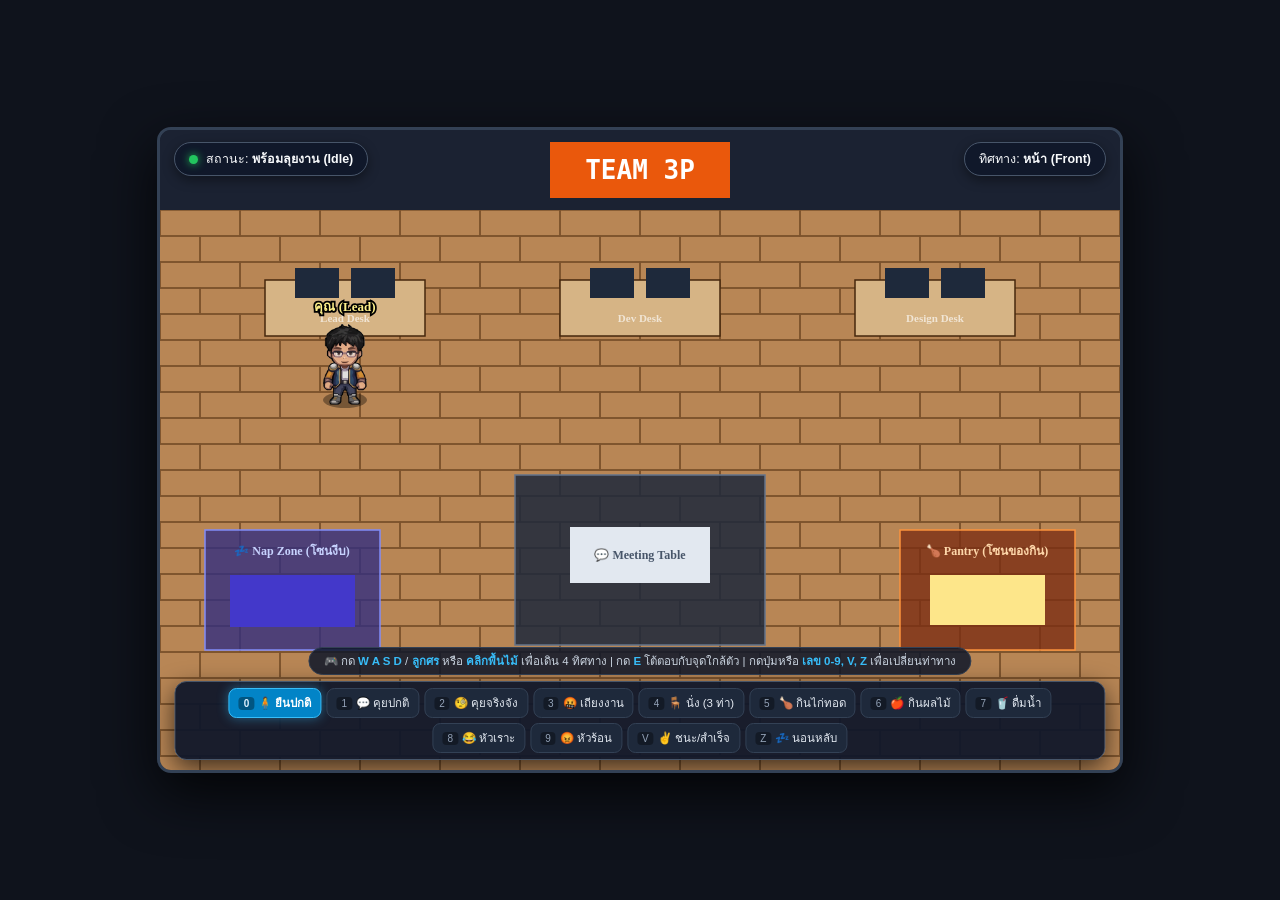
==== index.html @ 755eb598 "index" ====
<!DOCTYPE html>
<html lang="th">
<head>
  <meta charset="UTF-8" />
  <meta name="viewport" content="width=device-width, initial-scale=1.0" />
  <title>TEAM 3P - Virtual Office (Full 14-Sheet Smooth Sprite Pack)</title>
  <style>
    * { box-sizing: border-box; margin: 0; padding: 0; font-family: 'Tahoma', 'Segoe UI', sans-serif; }
    body {
      background: #0f131c;
      color: #fff;
      display: flex;
      flex-direction: column;
      align-items: center;
      justify-content: center;
      min-height: 100vh;
      overflow: hidden;
      user-select: none;
      gap: 10px;
    }
    .office-frame {
      position: relative;
      background: #1a2030;
      border: 3px solid #334155;
      border-radius: 14px;
      box-shadow: 0 20px 55px rgba(0,0,0,0.8);
      overflow: hidden;
    }
    canvas { display: block; cursor: pointer; }

    /* Top HUD */
    .top-hud {
      position: absolute;
      top: 12px;
      left: 14px;
      right: 14px;
      display: flex;
      justify-content: space-between;
      align-items: center;
      pointer-events: none;
    }
    .status-badge {
      background: rgba(15, 23, 42, 0.88);
      border: 1.5px solid #475569;
      border-radius: 999px;
      padding: 6px 14px;
      font-size: 12.5px;
      color: #f8fafc;
      display: flex;
      align-items: center;
      gap: 8px;
      box-shadow: 0 4px 12px rgba(0,0,0,0.4);
    }
    .status-dot {
      width: 9px;
      height: 9px;
      border-radius: 50%;
      background: #22c55e;
      box-shadow: 0 0 8px #22c55e;
    }

    /* Bottom Action & Emote Bar */
    .hud-bottom {
      position: absolute;
      bottom: 10px;
      left: 50%;
      transform: translateX(-50%);
      display: flex;
      flex-direction: column;
      align-items: center;
      gap: 6px;
      width: 97%;
      max-width: 940px;
    }
    .emote-bar {
      background: rgba(15, 23, 42, 0.94);
      border: 1.5px solid #475569;
      border-radius: 12px;
      padding: 6px 8px;
      display: flex;
      flex-wrap: wrap;
      justify-content: center;
      gap: 5px;
      box-shadow: 0 8px 25px rgba(0,0,0,0.65);
    }
    .emote-btn {
      background: #1e293b;
      border: 1px solid #334155;
      color: #e2e8f0;
      padding: 5px 9px;
      border-radius: 8px;
      font-size: 11.5px;
      cursor: pointer;
      display: flex;
      align-items: center;
      gap: 4px;
      transition: all 0.15s ease;
    }
    .emote-btn:hover {
      background: #334155;
      border-color: #64748b;
      transform: translateY(-2px);
    }
    .emote-btn.active {
      background: #0284c7;
      border-color: #38bdf8;
      color: #fff;
      font-weight: bold;
      box-shadow: 0 0 12px rgba(56, 189, 248, 0.45);
    }
    .emote-btn kbd {
      background: rgba(0,0,0,0.35);
      padding: 1px 5px;
      border-radius: 4px;
      font-size: 10px;
      color: #94a3b8;
    }
    .emote-btn.active kbd {
      color: #e0f2fe;
    }
    .guide-text {
      background: rgba(15, 23, 42, 0.85);
      border: 1px solid #334155;
      border-radius: 999px;
      padding: 4px 14px;
      font-size: 11.5px;
      color: #cbd5e1;
    }
    .guide-text b { color: #38bdf8; }
  </style>
</head>
<body>

<div class="office-frame">
  <canvas id="officeCanvas" width="960" height="640"></canvas>

  <div class="top-hud">
    <div class="status-badge">
      <span class="status-dot" id="statusDot"></span>
      <span>สถานะ: <b id="statusText">กำลังโหลดชุดภาพ (0/14)...</b></span>
    </div>
    <div class="status-badge">
      <span>ทิศทาง: <b id="facingText">หน้า (Front)</b></span>
    </div>
  </div>

  <div class="hud-bottom">
    <div class="guide-text" id="zoneHint">
      🎮 กด <b>W A S D</b> / <b>ลูกศร</b> หรือ <b>คลิกพื้นไม้</b> เพื่อเดิน 4 ทิศทาง | กด <b>E</b> โต้ตอบกับจุดใกล้ตัว | กดปุ่มด้านล่างหรือ <b>เลข 0-9</b> เพื่อเปลี่ยนท่าทาง
    </div>
    <div class="emote-bar" id="emoteBar">
      <button class="emote-btn active" data-action="idle"><kbd>0</kbd> 🧍 ยืนปกติ</button>
      <button class="emote-btn" data-action="normal_talk"><kbd>1</kbd> 💬 คุยปกติ</button>
      <button class="emote-btn" data-action="serious_talk"><kbd>2</kbd> 🧐 คุยจริงจัง</button>
      <button class="emote-btn" data-action="angry_talk"><kbd>3</kbd> 🤬 เถียงงาน</button>
      <button class="emote-btn" data-action="sit"><kbd>4</kbd> 🪑 นั่ง (3 ท่า)</button>
      <button class="emote-btn" data-action="eat_chicken"><kbd>5</kbd> 🍗 กินไก่ทอด</button>
      <button class="emote-btn" data-action="eat_fruit"><kbd>6</kbd> 🍎 กินผลไม้</button>
      <button class="emote-btn" data-action="drink_water"><kbd>7</kbd> 🥤 ดื่มน้ำ</button>
      <button class="emote-btn" data-action="laugh"><kbd>8</kbd> 😂 หัวเราะ</button>
      <button class="emote-btn" data-action="angry"><kbd>9</kbd> 😡 หัวร้อน</button>
      <button class="emote-btn" data-action="victory"><kbd>V</kbd> ✌️ ชนะ/สำเร็จ</button>
      <button class="emote-btn" data-action="sleep"><kbd>Z</kbd> 💤 นอนหลับ</button>
    </div>
  </div>
</div>

<script>
const canvas = document.getElementById('officeCanvas');
const ctx = canvas.getContext('2d');

// 1. โหลด Sprite Sheet ทั้ง 14 แผ่น (ไฟล์ .png ที่ลบพื้นหลังและเงาพื้นออกเรียบร้อยแล้ว)
const SHEET_FILES = {
  walk_front:      'walk_front.png',
  walk_back:       'walk_back.png',
  walk_right_life: 'walk_right_life.png',
  sit:             'sit.png',
  sleep:           'sleep.png',
  victory:         'victory.png',
  angry:           'angry.png',
  laugh:           'laugh.png',
  eat_chicken:     'eat_chicken.png',
  drink_water:     'drink_water.png',
  eat_fruit:       'eat_fruit.png',
  angry_talk:      'angry_talk.png',
  serious_talk:    'serious_talk.png',
  normal_talk:     'normal_talk.png'
};

const SHEETS = {};
const totalSheets = Object.keys(SHEET_FILES).length;
let loadedCount = 0;

function updateLoadStatus() {
  loadedCount = Object.values(SHEETS).filter(img => img.complete && img.naturalWidth > 0).length;
  const statusEl = document.getElementById('statusText');
  if (loadedCount >= totalSheets) {
    if (me.action === 'idle' && !me.isMoving) {
      statusEl.textContent = 'พร้อมลุยงาน (Idle)';
    }
  } else {
    statusEl.textContent = `กำลังโหลดชุดภาพ (${loadedCount}/${totalSheets})...`;
  }
}

Object.entries(SHEET_FILES).forEach(([key, src]) => {
  const img = new Image();
  img.onload = updateLoadStatus;
  img.onerror = updateLoadStatus;
  img.src = src;
  SHEETS[key] = img;
});

// พิกัดเฟรมและอัตราส่วนภาพของทั้ง 14 แผ่น (พร้อมค่า ox ล็อกจุดศูนย์กลางลำตัวไม่ให้ส่ายเวลามีกล่องข้อความ)
const ANIMATIONS = {
  // ท่ายืนนิ่ง 4 ทิศทาง (ใช้เฟรมแรกของแต่ละทิศ)
  idle_down: {
    sheet: 'walk_front', scale: 0.315, fps: 0,
    frames: [{ x: 33, y: 115, w: 137, h: 256 }]
  },
  idle_up: {
    sheet: 'walk_back', scale: 0.301, fps: 0,
    frames: [{ x: 35, y: 97, w: 129, h: 272 }]
  },
  idle_right: {
    sheet: 'walk_right_life', scale: 0.192, fps: 0,
    frames: [{ x: 35, y: 140, w: 183, h: 428 }]
  },
  idle_left: {
    sheet: 'walk_right_life', scale: 0.192, fps: 0, flipX: true,
    frames: [{ x: 35, y: 140, w: 183, h: 428 }]
  },

  // ท่าเดิน 4 ทิศทาง (6 เฟรมต่อเนื่อง สมูทครบทุกจังหวะก้าวขา)
  walk_down: {
    sheet: 'walk_front', scale: 0.315, fps: 10,
    frames: [
      { x: 198, y: 114, w: 127, h: 265, ox: 4 },
      { x: 350, y: 105, w: 152, h: 272, ox: 17 },
      { x: 528, y: 118, w: 143, h: 261, ox: 4 },
      { x: 703, y: 112, w: 137, h: 270 },
      { x: 864, y: 106, w: 148, h: 272, ox: 14 },
      { x: 1031, y: 116, w: 137, h: 261 }
    ]
  },
  walk_up: {
    sheet: 'walk_back', scale: 0.301, fps: 10,
    frames: [
      { x: 184, y: 97, w: 129, h: 270 },
      { x: 349, y: 92, w: 149, h: 280, ox: 7 },
      { x: 531, y: 97, w: 139, h: 272 },
      { x: 698, y: 97, w: 129, h: 273 },
      { x: 858, y: 92, w: 150, h: 280, ox: -5 },
      { x: 1037, y: 97, w: 129, h: 273 }
    ]
  },
  walk_right: {
    sheet: 'walk_right_life', scale: 0.192, fps: 11,
    frames: [
      { x: 236, y: 137, w: 214, h: 427, ox: -3 },
      { x: 468, y: 140, w: 210, h: 434, ox: 4 },
      { x: 690, y: 140, w: 184, h: 434 },
      { x: 896, y: 140, w: 182, h: 429 },
      { x: 1131, y: 140, w: 222, h: 426, ox: 7 },
      { x: 1385, y: 140, w: 181, h: 420 },
      { x: 1579, y: 140, w: 182, h: 429 }
    ]
  },
  walk_left: {
    sheet: 'walk_right_life', scale: 0.192, fps: 11, flipX: true,
    frames: [
      { x: 236, y: 137, w: 214, h: 427, ox: -3 },
      { x: 468, y: 140, w: 210, h: 434, ox: 4 },
      { x: 690, y: 140, w: 184, h: 434 },
      { x: 896, y: 140, w: 182, h: 429 },
      { x: 1131, y: 140, w: 222, h: 426, ox: 7 },
      { x: 1385, y: 140, w: 181, h: 420 },
      { x: 1579, y: 140, w: 182, h: 429 }
    ]
  },

  // ท่าพูดคุย 3 อารมณ์ (5 เฟรม)
  normal_talk: {
    sheet: 'normal_talk', scale: 0.199, fps: 3.2, label: '💬 กำลังคุยงานทั่วไป (Normal Talk)',
    frames: [
      { x: 134, y: 140, w: 313, h: 415, ox: 71 },
      { x: 469, y: 141, w: 310, h: 414, ox: 63 },
      { x: 800, y: 136, w: 309, h: 419, ox: 65 },
      { x: 1149, y: 145, w: 200, h: 410 },
      { x: 1479, y: 142, w: 281, h: 413, ox: 43 }
    ]
  },
  serious_talk: {
    sheet: 'serious_talk', scale: 0.177, fps: 3, label: '🧐 ประชุมเครียด/จริงจัง (Serious Talk)',
    frames: [
      { x: 69, y: 104, w: 350, h: 463, ox: 78 },
      { x: 451, y: 104, w: 330, h: 464, ox: 52 },
      { x: 780, y: 105, w: 328, h: 463, ox: 62 },
      { x: 1130, y: 102, w: 323, h: 467, ox: 45 },
      { x: 1455, y: 98, w: 312, h: 470, ox: 41 }
    ]
  },
  angry_talk: {
    sheet: 'angry_talk', scale: 0.180, fps: 3.8, label: '🤬 เถียงงานเดือด! (Angry Talk)',
    frames: [
      { x: 82, y: 98, w: 348, h: 455, ox: 80 },
      { x: 438, y: 98, w: 312, h: 455, ox: 47 },
      { x: 749, y: 92, w: 349, h: 461, ox: 20 },
      { x: 1140, y: 90, w: 357, h: 463, ox: 83 },
      { x: 1499, y: 98, w: 265, h: 455, ox: 14 }
    ]
  },

  // ท่านั่งพัก 3 สไตล์
  sit: {
    sheet: 'sit', scale: 0.203, fps: 0, label: '🪑 นั่งพักผ่อน (Sit - กดซ้ำเพื่อเปลี่ยนท่านั่ง)',
    frames: [
      { x: 87, y: 97, w: 318, h: 349 },
      { x: 513, y: 92, w: 216, h: 353, ox: -6 },
      { x: 868, y: 80, w: 234, h: 370 }
    ]
  },

  // ท่ากินและดื่ม (5 เฟรม)
  eat_chicken: {
    sheet: 'eat_chicken', scale: 0.165, fps: 3.2, label: '🍗 กำลังกินไก่ทอดกรอบๆ (Eat Chicken)',
    frames: [
      { x: 25, y: 124, w: 307, h: 436, ox: -22 },
      { x: 382, y: 124, w: 303, h: 436, ox: -21 },
      { x: 773, y: 132, w: 272, h: 428, ox: -6 },
      { x: 1072, y: 124, w: 315, h: 436 },
      { x: 1445, y: 124, w: 300, h: 436, ox: -18 }
    ]
  },
  eat_fruit: {
    sheet: 'eat_fruit', scale: 0.151, fps: 3.2, label: '🍎 กำลังกินผลไม้สดชื่น (Eat Fruit)',
    frames: [
      { x: 35, y: 95, w: 288, h: 477 },
      { x: 410, y: 95, w: 281, h: 477 },
      { x: 778, y: 95, w: 282, h: 477 },
      { x: 1115, y: 95, w: 279, h: 477 },
      { x: 1459, y: 95, w: 289, h: 477, ox: -3 }
    ]
  },
  drink_water: {
    sheet: 'drink_water', scale: 0.155, fps: 3.2, label: '🥤 กำลังดื่มน้ำเย็นๆ (Drink Water)',
    frames: [
      { x: 51, y: 101, w: 293, h: 464, ox: -5 },
      { x: 423, y: 100, w: 278, h: 465, ox: 4 },
      { x: 777, y: 98, w: 278, h: 467, ox: 3 },
      { x: 1121, y: 101, w: 273, h: 464, ox: 3 },
      { x: 1455, y: 100, w: 280, h: 465 }
    ]
  },

  // ท่าแสดงอารมณ์ชุดใหญ่ 10 เฟรม
  laugh: {
    sheet: 'laugh', scale: 0.248, fps: 5, label: '😂 หัวเราะขำกลิ้ง! (Laugh 10 Frames)',
    frames: [
      { x: 25, y: 120, w: 196, h: 330, ox: -18 },
      { x: 262, y: 120, w: 239, h: 326, ox: -13 },
      { x: 504, y: 129, w: 207, h: 321, ox: -24 },
      { x: 721, y: 123, w: 226, h: 328 },
      { x: 967, y: 102, w: 224, h: 349, ox: 24 },
      { x: 37, y: 536, w: 208, h: 330, ox: -37 },
      { x: 256, y: 491, w: 248, h: 375, ox: -37 },
      { x: 533, y: 527, w: 170, h: 339, ox: -6 },
      { x: 720, y: 527, w: 237, h: 339, ox: -5 },
      { x: 982, y: 527, w: 159, h: 339, ox: -7 }
    ]
  },
  angry: {
    sheet: 'angry', scale: 0.261, fps: 5, label: '😡 หัวร้อนสุดขีด! (Angry 10 Frames)',
    frames: [
      { x: 75, y: 138, w: 161, h: 314 },
      { x: 309, y: 134, w: 184, h: 318, ox: 12 },
      { x: 520, y: 134, w: 200, h: 318, ox: 7 },
      { x: 742, y: 135, w: 185, h: 317, ox: 7 },
      { x: 941, y: 164, w: 240, h: 288, ox: 14 },
      { x: 63, y: 535, w: 181, h: 318, ox: -17 },
      { x: 295, y: 534, w: 177, h: 319, ox: -9 },
      { x: 517, y: 487, w: 238, h: 366, ox: 33 },
      { x: 754, y: 490, w: 213, h: 364, ox: 21 },
      { x: 966, y: 539, w: 164, h: 315, ox: -12 }
    ]
  },
  victory: {
    sheet: 'victory', scale: 0.256, fps: 5.5, label: '✌️ ปิดจ๊อบสำเร็จ! (Victory 10 Frames)',
    frames: [
      { x: 74, y: 139, w: 146, h: 320, ox: 8 },
      { x: 261, y: 135, w: 230, h: 324, ox: 4 },
      { x: 505, y: 131, w: 212, h: 328, ox: 3 },
      { x: 740, y: 107, w: 213, h: 328, ox: -3 },
      { x: 964, y: 91, w: 209, h: 345, ox: 3 },
      { x: 54, y: 545, w: 189, h: 309, ox: -6 },
      { x: 274, y: 492, w: 217, h: 363 },
      { x: 507, y: 492, w: 212, h: 363, ox: -13 },
      { x: 737, y: 539, w: 227, h: 316, ox: -5 },
      { x: 1002, y: 543, w: 143, h: 313 }
    ]
  },
  sleep: {
    sheet: 'sleep', scale: 0.256, fps: 2.2, label: '💤 งีบหลับเติมพลัง (Sleep 5 Frames)',
    frames: [
      { x: 64, y: 139, w: 153, h: 322 },
      { x: 287, y: 138, w: 151, h: 323 },
      { x: 491, y: 157, w: 204, h: 304 },
      { x: 724, y: 152, w: 188, h: 315 },
      { x: 966, y: 124, w: 191, h: 346 }
    ]
  }
};

// โซนกิจกรรมในออฟฟิศ
const ZONES = [
  { name: 'โต๊ะทำงาน Lead', x: 105, y: 150, w: 160, h: 90, action: 'sit', hint: 'กด [E] เพื่อนั่งทำงานที่โต๊ะ Lead' },
  { name: 'โต๊ะทำงาน Dev',  x: 400, y: 150, w: 160, h: 90, action: 'serious_talk', hint: 'กด [E] เพื่อเข้าโหมดคุยงานจริงจัง' },
  { name: 'โต๊ะทำงาน Design', x: 695, y: 150, w: 160, h: 90, action: 'victory', hint: 'กด [E] เพื่อฉลองงานเสร็จ (Victory)' },
  { name: 'ห้องประชุมกลาง', x: 355, y: 345, w: 250, h: 170, action: 'normal_talk', hint: 'กด [E] เพื่อเริ่มคุยประชุมงาน' },
  { name: 'มุมพักผ่อน (Nap Zone)', x: 45, y: 400, w: 175, h: 120, action: 'sleep', hint: 'กด [E] เพื่อนอนงีบพักสายตา' },
  { name: 'มุมขนม & กาแฟ (Pantry)', x: 740, y: 400, w: 175, h: 120, action: 'eat_chicken', hint: 'กด [E] เพื่อพักกินไก่ทอด/ผลไม้/ดื่มน้ำ' }
];

const me = {
  name: 'คุณ (Lead)',
  x: 185, y: 265,
  targetX: 185, targetY: 265,
  facing: 'down', // 'down' | 'up' | 'left' | 'right'
  isMoving: false,
  action: 'idle',
  actionStartTime: 0,
  sitVariant: 0,
  pantryVariant: 0,
  lastActiveTime: performance.now()
};

function setAction(newAction) {
  if (newAction === 'sit' && me.action === 'sit') {
    me.sitVariant = (me.sitVariant + 1) % 3;
  }
  if (me.action !== newAction) {
    me.actionStartTime = performance.now();
  }
  me.action = newAction;
  me.lastActiveTime = performance.now();

  document.querySelectorAll('.emote-btn').forEach(btn => {
    btn.classList.toggle('active', btn.dataset.action === newAction);
  });

  const statusEl = document.getElementById('statusText');
  const dotEl = document.getElementById('statusDot');
  if (newAction === 'idle') {
    statusEl.textContent = me.isMoving ? 'กำลังเดิน...' : 'พร้อมลุยงาน (Idle)';
    dotEl.style.background = '#22c55e';
    dotEl.style.boxShadow = '0 0 8px #22c55e';
  } else {
    const anim = ANIMATIONS[newAction];
    statusEl.textContent = anim && anim.label ? anim.label : newAction;
    dotEl.style.background = (newAction === 'angry' || newAction === 'angry_talk')
      ? '#ef4444'
      : (newAction === 'sleep' ? '#a855f7' : '#38bdf8');
    dotEl.style.boxShadow = `0 0 8px ${dotEl.style.background}`;
  }
}

document.querySelectorAll('.emote-btn').forEach(btn => {
  btn.addEventListener('click', () => {
    me.targetX = me.x;
    me.targetY = me.y;
    me.isMoving = false;
    setAction(btn.dataset.action);
  });
});

const keys = {};
const SHORTCUT_MAP = {
  '0': 'idle',
  '1': 'normal_talk',
  '2': 'serious_talk',
  '3': 'angry_talk',
  '4': 'sit',
  '5': 'eat_chicken',
  '6': 'eat_fruit',
  '7': 'drink_water',
  '8': 'laugh',
  '9': 'angry',
  'v': 'victory',
  'z': 'sleep'
};

const CODE_TO_KEY = {
  KeyW: 'w', KeyA: 'a', KeyS: 's', KeyD: 'd', KeyE: 'e',
  KeyV: 'v', KeyZ: 'z',
  ArrowUp: 'arrowup', ArrowDown: 'arrowdown', ArrowLeft: 'arrowleft', ArrowRight: 'arrowright',
  Digit0: '0', Digit1: '1', Digit2: '2', Digit3: '3', Digit4: '4',
  Digit5: '5', Digit6: '6', Digit7: '7', Digit8: '8', Digit9: '9',
  Numpad0: '0', Numpad1: '1', Numpad2: '2', Numpad3: '3', Numpad4: '4',
  Numpad5: '5', Numpad6: '6', Numpad7: '7', Numpad8: '8', Numpad9: '9'
};

window.addEventListener('keydown', e => {
  const k = CODE_TO_KEY[e.code] || e.key.toLowerCase();
  keys[k] = true;
  me.lastActiveTime = performance.now();

  if (SHORTCUT_MAP[k]) {
    me.targetX = me.x;
    me.targetY = me.y;
    me.isMoving = false;
    setAction(SHORTCUT_MAP[k]);
  } else if (k === 'e') {
    const z = getCurrentZone();
    if (z) {
      me.targetX = me.x;
      me.targetY = me.y;
      me.isMoving = false;
      if (z.action === 'eat_chicken') {
        const pantryActions = ['eat_chicken', 'eat_fruit', 'drink_water'];
        const chosen = pantryActions[me.pantryVariant % pantryActions.length];
        me.pantryVariant++;
        setAction(chosen);
      } else {
        setAction(z.action);
      }
    }
  }
});

window.addEventListener('keyup', e => {
  const k = CODE_TO_KEY[e.code] || e.key.toLowerCase();
  keys[k] = false;
});

window.addEventListener('blur', () => {
  Object.keys(keys).forEach(k => { keys[k] = false; });
});

canvas.addEventListener('click', e => {
  const rect = canvas.getBoundingClientRect();
  const cx = e.clientX - rect.left;
  const cy = e.clientY - rect.top;
  if (cy > 95 && cy < 575) {
    me.targetX = cx;
    me.targetY = cy;
    me.lastActiveTime = performance.now();
    if (me.action !== 'idle') setAction('idle');
  }
});

function getCurrentZone() {
  return ZONES.find(z => me.x >= z.x && me.x <= z.x + z.w && me.y >= z.y && me.y <= z.y + z.h);
}

// 2. วาดฉากออฟฟิศ
function drawOffice() {
  ctx.fillStyle = '#b88655';
  ctx.fillRect(0, 80, canvas.width, canvas.height - 80);
  ctx.strokeStyle = '#7c532c';
  ctx.lineWidth = 1.5;
  for (let row = 0; row < 22; row++) {
    const y = 80 + row * 26;
    const offset = (row % 2) * 40;
    for (let col = -1; col < 14; col++) {
      ctx.strokeRect(col * 80 + offset, y, 80, 26);
    }
  }

  ctx.fillStyle = '#1b2232';
  ctx.fillRect(0, 0, canvas.width, 80);
  ctx.fillStyle = '#ea580c';
  ctx.fillRect(390, 12, 180, 56);
  ctx.fillStyle = '#fff';
  ctx.font = 'bold 26px monospace';
  ctx.textAlign = 'center';
  ctx.fillText('TEAM 3P', 480, 49);

  const deskNames = ['Lead Desk', 'Dev Desk', 'Design Desk'];
  [105, 400, 695].forEach((dx, idx) => {
    ctx.fillStyle = '#d6b485';
    ctx.fillRect(dx, 150, 160, 56);
    ctx.strokeStyle = '#45270c';
    ctx.strokeRect(dx, 150, 160, 56);
    ctx.fillStyle = '#1e293b';
    ctx.fillRect(dx + 30, 138, 44, 30);
    ctx.fillRect(dx + 86, 138, 44, 30);
    ctx.fillStyle = 'rgba(255,255,255,0.65)';
    ctx.font = 'bold 11px Tahoma';
    ctx.fillText(deskNames[idx], dx + 80, 192);
  });

  ctx.fillStyle = 'rgba(49, 46, 129, 0.78)';
  ctx.fillRect(45, 400, 175, 120);
  ctx.strokeStyle = '#818cf8';
  ctx.strokeRect(45, 400, 175, 120);
  ctx.fillStyle = '#c7d2fe';
  ctx.font = 'bold 12px Tahoma';
  ctx.fillText('💤 Nap Zone (โซนงีบ)', 132, 425);
  ctx.fillStyle = '#4338ca';
  ctx.fillRect(70, 445, 125, 52);

  ctx.fillStyle = 'rgba(30, 41, 59, 0.85)';
  ctx.fillRect(355, 345, 250, 170);
  ctx.strokeStyle = '#64748b';
  ctx.strokeRect(355, 345, 250, 170);
  ctx.fillStyle = '#e2e8f0';
  ctx.fillRect(410, 397, 140, 56);
  ctx.fillStyle = '#475569';
  ctx.font = 'bold 12px Tahoma';
  ctx.fillText('💬 Meeting Table', 480, 429);

  ctx.fillStyle = 'rgba(124, 45, 18, 0.78)';
  ctx.fillRect(740, 400, 175, 120);
  ctx.strokeStyle = '#fb923c';
  ctx.strokeRect(740, 400, 175, 120);
  ctx.fillStyle = '#fed7aa';
  ctx.font = 'bold 12px Tahoma';
  ctx.fillText('🍗 Pantry (โซนของกิน)', 827, 425);
  ctx.fillStyle = '#fde68a';
  ctx.fillRect(770, 445, 115, 50);

  const activeZone = getCurrentZone();
  if (activeZone) {
    ctx.save();
    ctx.strokeStyle = '#38bdf8';
    ctx.lineWidth = 2.5;
    ctx.setLineDash([6, 4]);
    ctx.strokeRect(activeZone.x - 4, activeZone.y - 4, activeZone.w + 8, activeZone.h + 8);
    ctx.restore();
  }
}

// 3. วาดตัวละครของคุณจาก Sprite Sheet ทั้ง 14 แผ่น
function drawPlayer(time) {
  let animKey = 'idle_down';
  if (me.isMoving) {
    animKey = 'walk_' + me.facing;
  } else if (me.action !== 'idle') {
    animKey = me.action;
  } else {
    animKey = 'idle_' + me.facing;
  }

  let anim = ANIMATIONS[animKey] || ANIMATIONS.idle_down;
  let sheet = SHEETS[anim.sheet];

  // Fallback กรณีแผ่นภาพนั้นยังโหลดไม่เสร็จ
  if (!(sheet && sheet.complete && sheet.naturalWidth > 0)) {
    anim = ANIMATIONS['idle_' + me.facing] || ANIMATIONS.idle_down;
    sheet = SHEETS[anim.sheet];
  }

  const scale = anim.scale || 0.25;
  const elapsed = Math.max(0, time - me.actionStartTime);

  let frameIdx = 0;
  if (animKey === 'sit') {
    frameIdx = me.sitVariant % anim.frames.length;
  } else if (animKey === 'sleep') {
    // ไล่จากหาว (0 -> 1 -> 2) แล้ววนลูปตอนนอนหลับปุ๋ย (3 <-> 4) อย่างสมูท
    const step = Math.floor((elapsed / 1000) * anim.fps);
    frameIdx = step < 3 ? step : (3 + ((step - 3) % 2));
  } else if (anim.fps > 0 && anim.frames.length > 1) {
    const baseTime = me.isMoving ? time : elapsed;
    frameIdx = Math.floor((baseTime / 1000) * anim.fps) % anim.frames.length;
  }
  const frame = anim.frames[frameIdx] || anim.frames[0];

  ctx.save();
  ctx.translate(me.x, me.y);

  // เงาใต้เท้า (ยกเว้นท่านอน sleep ที่มีเงาตามสรีระท่านอนในแผ่นภาพอยู่แล้ว)
  if (animKey !== 'sleep') {
    ctx.fillStyle = 'rgba(0, 0, 0, 0.36)';
    ctx.beginPath();
    ctx.ellipse(0, 5, 22, 8, 0, 0, Math.PI * 2);
    ctx.fill();
  }

  if (sheet && sheet.complete && sheet.naturalWidth > 0) {
    const drawW = frame.w * scale;
    const drawH = frame.h * scale;
    const ox = (frame.ox || 0) * scale;

    ctx.save();
    if (anim.flipX) {
      ctx.scale(-1, 1);
    }
    ctx.drawImage(
      sheet,
      frame.x, frame.y, frame.w, frame.h,
      -drawW / 2 + ox, -drawH + 10, drawW, drawH
    );
    ctx.restore();
  }
  ctx.restore();

  // ป้ายชื่อเหนือหัว
  ctx.save();
  ctx.font = 'bold 13px Tahoma';
  ctx.textAlign = 'center';
  ctx.strokeStyle = '#000';
  ctx.lineWidth = 3.5;
  const labelY = me.y - 84;
  ctx.strokeText(me.name, me.x, labelY);
  ctx.fillStyle = '#fef08a';
  ctx.fillText(me.name, me.x, labelY);
  ctx.restore();
}

// 4. ระบบคำนวณการเดิน 4 ทิศทาง & โซนอัตโนมัติ
const FACING_LABELS = {
  down: 'หน้า (Front)',
  up: 'หลัง (Back)',
  left: 'ซ้าย (Left)',
  right: 'ขวา (Right)'
};

function update(time) {
  const speed = 3.3;
  let dxKey = 0, dyKey = 0;

  if (keys['w'] || keys['arrowup'])    dyKey -= 1;
  if (keys['s'] || keys['arrowdown'])  dyKey += 1;
  if (keys['a'] || keys['arrowleft'])  dxKey -= 1;
  if (keys['d'] || keys['arrowright']) dxKey += 1;

  if (dxKey !== 0 || dyKey !== 0) {
    const len = Math.hypot(dxKey, dyKey);
    me.x += (dxKey / len) * speed;
    me.y += (dyKey / len) * speed;
    me.targetX = me.x;
    me.targetY = me.y;
    me.isMoving = true;

    if (Math.abs(dxKey) >= Math.abs(dyKey)) {
      me.facing = dxKey > 0 ? 'right' : 'left';
    } else {
      me.facing = dyKey > 0 ? 'down' : 'up';
    }

    if (me.action !== 'idle') setAction('idle');
    document.getElementById('statusText').textContent = 'กำลังเดิน...';
  } else {
    const dx = me.targetX - me.x;
    const dy = me.targetY - me.y;
    const dist = Math.hypot(dx, dy);

    if (dist > 3) {
      me.x += (dx / dist) * speed;
      me.y += (dy / dist) * speed;
      if (Math.abs(dx) >= Math.abs(dy)) {
        me.facing = dx > 0 ? 'right' : 'left';
      } else {
        me.facing = dy > 0 ? 'down' : 'up';
      }
      me.isMoving = true;
    } else {
      if (me.isMoving && me.action === 'idle') {
        document.getElementById('statusText').textContent = 'พร้อมลุยงาน (Idle)';
      }
      me.isMoving = false;
    }
  }

  // ระบบ Auto-AFK: ถ้ายืนนิ่งเกิน 25 วินาที ให้ตัวละครงีบหลับอัตโนมัติ
  if (!me.isMoving && me.action === 'idle' && time - me.lastActiveTime > 25000) {
    setAction('sleep');
  }

  me.x = Math.max(40, Math.min(canvas.width - 40, me.x));
  me.y = Math.max(120, Math.min(565, me.y));

  document.getElementById('facingText').textContent = FACING_LABELS[me.facing] || me.facing;

  const currentZone = getCurrentZone();
  const hintEl = document.getElementById('zoneHint');
  if (currentZone) {
    hintEl.innerHTML = `📍 คุณอยู่ในโซน <b>${currentZone.name}</b> — <b>${currentZone.hint}</b> หรือกดปุ่มท่าทางด้านล่าง`;
  } else {
    hintEl.innerHTML = `🎮 กด <b>W A S D</b> / <b>ลูกศร</b> หรือ <b>คลิกพื้นไม้</b> เพื่อเดิน 4 ทิศทาง | กด <b>E</b> โต้ตอบกับจุดใกล้ตัว | กดปุ่มหรือ <b>เลข 0-9, V, Z</b> เพื่อเปลี่ยนท่าทาง`;
  }
}

function loop(time) {
  update(time);
  ctx.clearRect(0, 0, canvas.width, canvas.height);
  drawOffice();
  drawPlayer(time);
  requestAnimationFrame(loop);
}

requestAnimationFrame(loop);
</script>
</body>
</html>
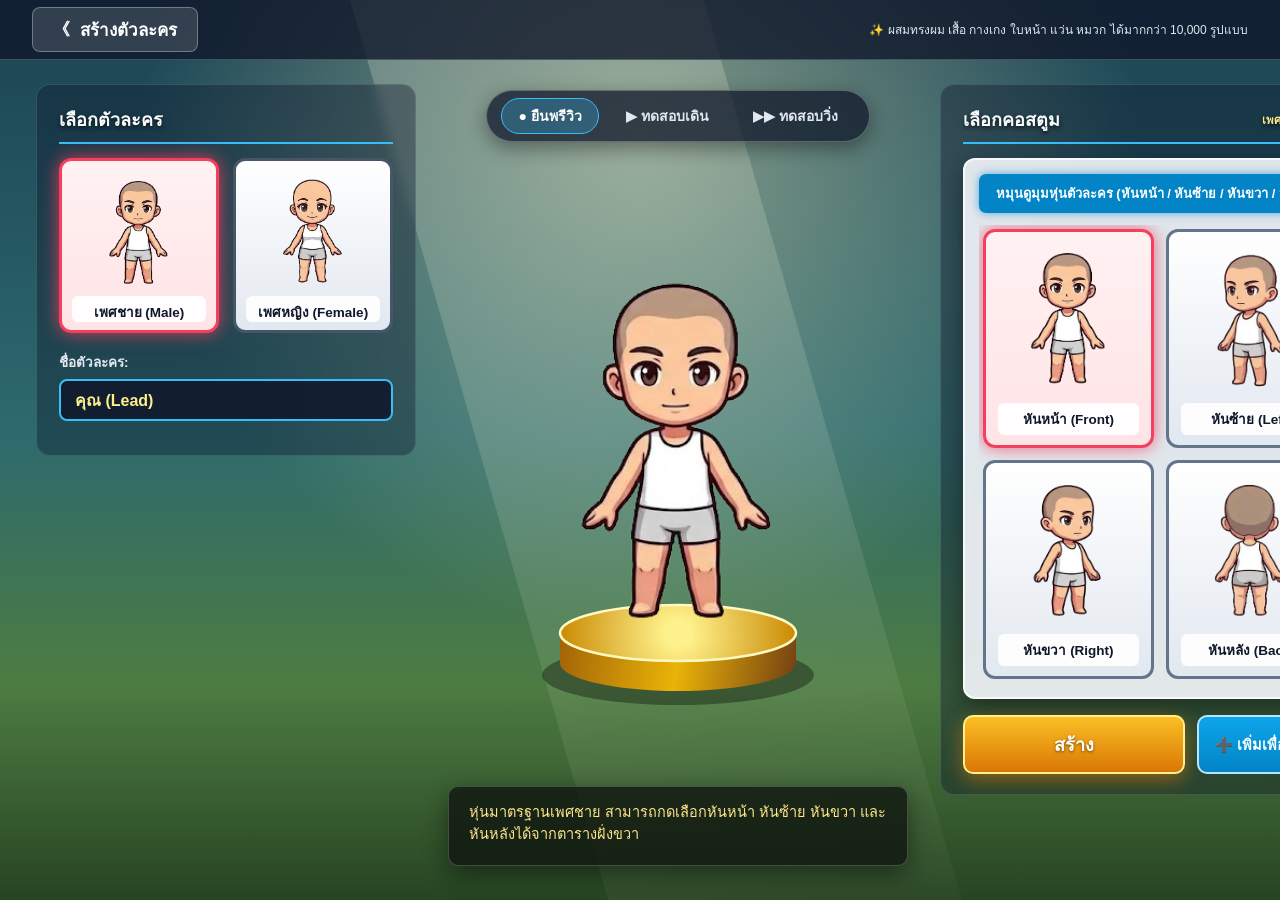
==== commit 3d0c7e7a: "Body" ====
--- a/index.html
+++ b/index.html
@@ -3,794 +3,109 @@
 <head>
   <meta charset="UTF-8" />
   <meta name="viewport" content="width=device-width, initial-scale=1.0" />
-  <title>TEAM 3P - Virtual Office (Full 14-Sheet Smooth Sprite Pack)</title>
-  <style>
-    * { box-sizing: border-box; margin: 0; padding: 0; font-family: 'Tahoma', 'Segoe UI', sans-serif; }
-    body {
-      background: #0f131c;
-      color: #fff;
-      display: flex;
-      flex-direction: column;
-      align-items: center;
-      justify-content: center;
-      min-height: 100vh;
-      overflow: hidden;
-      user-select: none;
-      gap: 10px;
-    }
-    .office-frame {
-      position: relative;
-      background: #1a2030;
-      border: 3px solid #334155;
-      border-radius: 14px;
-      box-shadow: 0 20px 55px rgba(0,0,0,0.8);
-      overflow: hidden;
-    }
-    canvas { display: block; cursor: pointer; }
-
-    /* Top HUD */
-    .top-hud {
-      position: absolute;
-      top: 12px;
-      left: 14px;
-      right: 14px;
-      display: flex;
-      justify-content: space-between;
-      align-items: center;
-      pointer-events: none;
-    }
-    .status-badge {
-      background: rgba(15, 23, 42, 0.88);
-      border: 1.5px solid #475569;
-      border-radius: 999px;
-      padding: 6px 14px;
-      font-size: 12.5px;
-      color: #f8fafc;
-      display: flex;
-      align-items: center;
-      gap: 8px;
-      box-shadow: 0 4px 12px rgba(0,0,0,0.4);
-    }
-    .status-dot {
-      width: 9px;
-      height: 9px;
-      border-radius: 50%;
-      background: #22c55e;
-      box-shadow: 0 0 8px #22c55e;
-    }
-
-    /* Bottom Action & Emote Bar */
-    .hud-bottom {
-      position: absolute;
-      bottom: 10px;
-      left: 50%;
-      transform: translateX(-50%);
-      display: flex;
-      flex-direction: column;
-      align-items: center;
-      gap: 6px;
-      width: 97%;
-      max-width: 940px;
-    }
-    .emote-bar {
-      background: rgba(15, 23, 42, 0.94);
-      border: 1.5px solid #475569;
-      border-radius: 12px;
-      padding: 6px 8px;
-      display: flex;
-      flex-wrap: wrap;
-      justify-content: center;
-      gap: 5px;
-      box-shadow: 0 8px 25px rgba(0,0,0,0.65);
-    }
-    .emote-btn {
-      background: #1e293b;
-      border: 1px solid #334155;
-      color: #e2e8f0;
-      padding: 5px 9px;
-      border-radius: 8px;
-      font-size: 11.5px;
-      cursor: pointer;
-      display: flex;
-      align-items: center;
-      gap: 4px;
-      transition: all 0.15s ease;
-    }
-    .emote-btn:hover {
-      background: #334155;
-      border-color: #64748b;
-      transform: translateY(-2px);
-    }
-    .emote-btn.active {
-      background: #0284c7;
-      border-color: #38bdf8;
-      color: #fff;
-      font-weight: bold;
-      box-shadow: 0 0 12px rgba(56, 189, 248, 0.45);
-    }
-    .emote-btn kbd {
-      background: rgba(0,0,0,0.35);
-      padding: 1px 5px;
-      border-radius: 4px;
-      font-size: 10px;
-      color: #94a3b8;
-    }
-    .emote-btn.active kbd {
-      color: #e0f2fe;
-    }
-    .guide-text {
-      background: rgba(15, 23, 42, 0.85);
-      border: 1px solid #334155;
-      border-radius: 999px;
-      padding: 4px 14px;
-      font-size: 11.5px;
-      color: #cbd5e1;
-    }
-    .guide-text b { color: #38bdf8; }
-  </style>
+  <title>TEAM 3P - Virtual Office & Character Creator</title>
+  <link rel="stylesheet" href="./src/styles/office.css" />
 </head>
 <body>
 
 <div class="office-frame">
-  <canvas id="officeCanvas" width="960" height="640"></canvas>
+  <canvas id="officeCanvas" class="office-canvas" width="960" height="640"></canvas>
 
+  <!-- Top HUD ในออฟฟิศ -->
   <div class="top-hud">
     <div class="status-badge">
       <span class="status-dot" id="statusDot"></span>
-      <span>สถานะ: <b id="statusText">กำลังโหลดชุดภาพ (0/14)...</b></span>
+      <span>สถานะ: <b id="statusText">กำลังโหลดชุดภาพ...</b></span>
     </div>
-    <div class="status-badge">
-      <span>ทิศทาง: <b id="facingText">หน้า (Front)</b></span>
+    <div class="top-hud-right">
+      <div class="status-badge">
+        <span>ทิศทาง: <b id="facingText">หน้า (Front)</b></span>
+      </div>
+      <button class="open-creator-btn" id="btnOpenCreator">🎨 สร้าง / แต่งตัวละคร</button>
     </div>
   </div>
 
+  <!-- Bottom Action & Emote Bar ในออฟฟิศ -->
   <div class="hud-bottom">
-    <div class="guide-text" id="zoneHint">
-      🎮 กด <b>W A S D</b> / <b>ลูกศร</b> หรือ <b>คลิกพื้นไม้</b> เพื่อเดิน 4 ทิศทาง | กด <b>E</b> โต้ตอบกับจุดใกล้ตัว | กดปุ่มด้านล่างหรือ <b>เลข 0-9</b> เพื่อเปลี่ยนท่าทาง
+    <div class="guide-text" id="zoneHint"></div>
+    <div class="emote-bar" id="emoteBar"></div>
+  </div>
+
+  <!-- หน้าจอสร้างตัวละครสไตล์ RPG (เปิดขึ้นมาให้ทดลองสร้างทันที) -->
+  <div class="creator-overlay" id="creatorOverlay">
+    <div class="creator-topbar">
+      <button class="creator-back-btn" id="btnCloseCreator">
+        <span>《</span> <span>สร้างตัวละคร</span>
+      </button>
+      <span style="font-size: 12px; color: #e2e8f0;">
+        ✨ ผสมทรงผม เสื้อ กางเกง ใบหน้า แว่น หมวก ได้มากกว่า 10,000 รูปแบบ
+      </span>
     </div>
-    <div class="emote-bar" id="emoteBar">
-      <button class="emote-btn active" data-action="idle"><kbd>0</kbd> 🧍 ยืนปกติ</button>
-      <button class="emote-btn" data-action="normal_talk"><kbd>1</kbd> 💬 คุยปกติ</button>
-      <button class="emote-btn" data-action="serious_talk"><kbd>2</kbd> 🧐 คุยจริงจัง</button>
-      <button class="emote-btn" data-action="angry_talk"><kbd>3</kbd> 🤬 เถียงงาน</button>
-      <button class="emote-btn" data-action="sit"><kbd>4</kbd> 🪑 นั่ง (3 ท่า)</button>
-      <button class="emote-btn" data-action="eat_chicken"><kbd>5</kbd> 🍗 กินไก่ทอด</button>
-      <button class="emote-btn" data-action="eat_fruit"><kbd>6</kbd> 🍎 กินผลไม้</button>
-      <button class="emote-btn" data-action="drink_water"><kbd>7</kbd> 🥤 ดื่มน้ำ</button>
-      <button class="emote-btn" data-action="laugh"><kbd>8</kbd> 😂 หัวเราะ</button>
-      <button class="emote-btn" data-action="angry"><kbd>9</kbd> 😡 หัวร้อน</button>
-      <button class="emote-btn" data-action="victory"><kbd>V</kbd> ✌️ ชนะ/สำเร็จ</button>
-      <button class="emote-btn" data-action="sleep"><kbd>Z</kbd> 💤 นอนหลับ</button>
+
+    <div class="creator-body">
+      <!-- ฝั่งซ้าย: เลือกตัวละคร + ตั้งชื่อ -->
+      <div class="creator-left">
+        <div>
+          <div class="panel-section-title">
+            <span>เลือกตัวละคร</span>
+          </div>
+          <div class="preset-grid" id="presetGrid"></div>
+
+          <div class="name-input-box">
+            <label for="charNameInput">ชื่อตัวละคร:</label>
+            <input type="text" id="charNameInput" value="คุณ (Lead)" maxlength="22" />
+          </div>
+        </div>
+      </div>
+
+      <!-- ตรงกลาง: แท่นยืนตัวละคร + คำอธิบาย -->
+      <div class="creator-center">
+        <div class="preview-controls">
+          <button class="preview-ctrl-btn active" data-pose="idle">● ยืนพรีวิว</button>
+          <button class="preview-ctrl-btn" data-pose="walk">▶ ทดสอบเดิน</button>
+          <button class="preview-ctrl-btn" data-pose="run">▶▶ ทดสอบวิ่ง</button>
+          <button class="preview-ctrl-btn" id="btnRandomize">🎲 สุ่มชุด</button>
+        </div>
+
+        <div class="pedestal-stage">
+          <canvas id="creatorPreviewCanvas" width="460" height="520"></canvas>
+        </div>
+
+        <div class="lore-box" id="loreDesc">
+          สายลุยโค้ดแนวหน้า ถนัดการแก้บั๊กระยะประชิด มีความอึดและพละกำลังในการปั่นงานสูงมาก
+        </div>
+      </div>
+
+      <!-- ฝั่งขวา: เลือกคอสตูม + ปุ่มสร้าง -->
+      <div class="creator-right">
+        <div>
+          <div class="panel-section-title">
+            <span>เลือกคอสตูม</span>
+            <span id="costumeCategoryLabel" style="font-size: 11.5px; color: #fde68a;">ทรงผม (10)</span>
+          </div>
+
+          <div class="costume-panel">
+            <div class="costume-tabs" id="costumeTabs">
+              <button class="costume-tab active" data-cat="hair">💇 ผม</button>
+              <button class="costume-tab" data-cat="top">👕 เสื้อ</button>
+              <button class="costume-tab" data-cat="bottom">👖 กางเกง</button>
+              <button class="costume-tab" data-cat="face">😊 หน้า</button>
+              <button class="costume-tab" data-cat="glasses">👓 แว่น</button>
+              <button class="costume-tab" data-cat="hat">🎩 หมวก</button>
+            </div>
+            <div class="costume-grid" id="costumeGrid"></div>
+          </div>
+        </div>
+
+        <div class="creator-action-btns">
+          <button class="btn-create-gold" id="btnCreateConfirm">สร้าง</button>
+          <button class="btn-spawn-friend" id="btnSpawnFriend" title="เสกตัวละครชุดนี้เพิ่มลงในห้องออฟฟิศ">➕ เพิ่มเพื่อนในห้อง</button>
+        </div>
+      </div>
     </div>
   </div>
 </div>
 
-<script>
-const canvas = document.getElementById('officeCanvas');
-const ctx = canvas.getContext('2d');
-
-// 1. โหลด Sprite Sheet ทั้ง 14 แผ่น (ไฟล์ .png ที่ลบพื้นหลังและเงาพื้นออกเรียบร้อยแล้ว)
-const SHEET_FILES = {
-  walk_front:      'walk_front.png',
-  walk_back:       'walk_back.png',
-  walk_right_life: 'walk_right_life.png',
-  sit:             'sit.png',
-  sleep:           'sleep.png',
-  victory:         'victory.png',
-  angry:           'angry.png',
-  laugh:           'laugh.png',
-  eat_chicken:     'eat_chicken.png',
-  drink_water:     'drink_water.png',
-  eat_fruit:       'eat_fruit.png',
-  angry_talk:      'angry_talk.png',
-  serious_talk:    'serious_talk.png',
-  normal_talk:     'normal_talk.png'
-};
-
-const SHEETS = {};
-const totalSheets = Object.keys(SHEET_FILES).length;
-let loadedCount = 0;
-
-function updateLoadStatus() {
-  loadedCount = Object.values(SHEETS).filter(img => img.complete && img.naturalWidth > 0).length;
-  const statusEl = document.getElementById('statusText');
-  if (loadedCount >= totalSheets) {
-    if (me.action === 'idle' && !me.isMoving) {
-      statusEl.textContent = 'พร้อมลุยงาน (Idle)';
-    }
-  } else {
-    statusEl.textContent = `กำลังโหลดชุดภาพ (${loadedCount}/${totalSheets})...`;
-  }
-}
-
-Object.entries(SHEET_FILES).forEach(([key, src]) => {
-  const img = new Image();
-  img.onload = updateLoadStatus;
-  img.onerror = updateLoadStatus;
-  img.src = src;
-  SHEETS[key] = img;
-});
-
-// พิกัดเฟรมและอัตราส่วนภาพของทั้ง 14 แผ่น (พร้อมค่า ox ล็อกจุดศูนย์กลางลำตัวไม่ให้ส่ายเวลามีกล่องข้อความ)
-const ANIMATIONS = {
-  // ท่ายืนนิ่ง 4 ทิศทาง (ใช้เฟรมแรกของแต่ละทิศ)
-  idle_down: {
-    sheet: 'walk_front', scale: 0.315, fps: 0,
-    frames: [{ x: 33, y: 115, w: 137, h: 256 }]
-  },
-  idle_up: {
-    sheet: 'walk_back', scale: 0.301, fps: 0,
-    frames: [{ x: 35, y: 97, w: 129, h: 272 }]
-  },
-  idle_right: {
-    sheet: 'walk_right_life', scale: 0.192, fps: 0,
-    frames: [{ x: 35, y: 140, w: 183, h: 428 }]
-  },
-  idle_left: {
-    sheet: 'walk_right_life', scale: 0.192, fps: 0, flipX: true,
-    frames: [{ x: 35, y: 140, w: 183, h: 428 }]
-  },
-
-  // ท่าเดิน 4 ทิศทาง (6 เฟรมต่อเนื่อง สมูทครบทุกจังหวะก้าวขา)
-  walk_down: {
-    sheet: 'walk_front', scale: 0.315, fps: 10,
-    frames: [
-      { x: 198, y: 114, w: 127, h: 265, ox: 4 },
-      { x: 350, y: 105, w: 152, h: 272, ox: 17 },
-      { x: 528, y: 118, w: 143, h: 261, ox: 4 },
-      { x: 703, y: 112, w: 137, h: 270 },
-      { x: 864, y: 106, w: 148, h: 272, ox: 14 },
-      { x: 1031, y: 116, w: 137, h: 261 }
-    ]
-  },
-  walk_up: {
-    sheet: 'walk_back', scale: 0.301, fps: 10,
-    frames: [
-      { x: 184, y: 97, w: 129, h: 270 },
-      { x: 349, y: 92, w: 149, h: 280, ox: 7 },
-      { x: 531, y: 97, w: 139, h: 272 },
-      { x: 698, y: 97, w: 129, h: 273 },
-      { x: 858, y: 92, w: 150, h: 280, ox: -5 },
-      { x: 1037, y: 97, w: 129, h: 273 }
-    ]
-  },
-  walk_right: {
-    sheet: 'walk_right_life', scale: 0.192, fps: 11,
-    frames: [
-      { x: 236, y: 137, w: 214, h: 427, ox: -3 },
-      { x: 468, y: 140, w: 210, h: 434, ox: 4 },
-      { x: 690, y: 140, w: 184, h: 434 },
-      { x: 896, y: 140, w: 182, h: 429 },
-      { x: 1131, y: 140, w: 222, h: 426, ox: 7 },
-      { x: 1385, y: 140, w: 181, h: 420 },
-      { x: 1579, y: 140, w: 182, h: 429 }
-    ]
-  },
-  walk_left: {
-    sheet: 'walk_right_life', scale: 0.192, fps: 11, flipX: true,
-    frames: [
-      { x: 236, y: 137, w: 214, h: 427, ox: -3 },
-      { x: 468, y: 140, w: 210, h: 434, ox: 4 },
-      { x: 690, y: 140, w: 184, h: 434 },
-      { x: 896, y: 140, w: 182, h: 429 },
-      { x: 1131, y: 140, w: 222, h: 426, ox: 7 },
-      { x: 1385, y: 140, w: 181, h: 420 },
-      { x: 1579, y: 140, w: 182, h: 429 }
-    ]
-  },
-
-  // ท่าพูดคุย 3 อารมณ์ (5 เฟรม)
-  normal_talk: {
-    sheet: 'normal_talk', scale: 0.199, fps: 3.2, label: '💬 กำลังคุยงานทั่วไป (Normal Talk)',
-    frames: [
-      { x: 134, y: 140, w: 313, h: 415, ox: 71 },
-      { x: 469, y: 141, w: 310, h: 414, ox: 63 },
-      { x: 800, y: 136, w: 309, h: 419, ox: 65 },
-      { x: 1149, y: 145, w: 200, h: 410 },
-      { x: 1479, y: 142, w: 281, h: 413, ox: 43 }
-    ]
-  },
-  serious_talk: {
-    sheet: 'serious_talk', scale: 0.177, fps: 3, label: '🧐 ประชุมเครียด/จริงจัง (Serious Talk)',
-    frames: [
-      { x: 69, y: 104, w: 350, h: 463, ox: 78 },
-      { x: 451, y: 104, w: 330, h: 464, ox: 52 },
-      { x: 780, y: 105, w: 328, h: 463, ox: 62 },
-      { x: 1130, y: 102, w: 323, h: 467, ox: 45 },
-      { x: 1455, y: 98, w: 312, h: 470, ox: 41 }
-    ]
-  },
-  angry_talk: {
-    sheet: 'angry_talk', scale: 0.180, fps: 3.8, label: '🤬 เถียงงานเดือด! (Angry Talk)',
-    frames: [
-      { x: 82, y: 98, w: 348, h: 455, ox: 80 },
-      { x: 438, y: 98, w: 312, h: 455, ox: 47 },
-      { x: 749, y: 92, w: 349, h: 461, ox: 20 },
-      { x: 1140, y: 90, w: 357, h: 463, ox: 83 },
-      { x: 1499, y: 98, w: 265, h: 455, ox: 14 }
-    ]
-  },
-
-  // ท่านั่งพัก 3 สไตล์
-  sit: {
-    sheet: 'sit', scale: 0.203, fps: 0, label: '🪑 นั่งพักผ่อน (Sit - กดซ้ำเพื่อเปลี่ยนท่านั่ง)',
-    frames: [
-      { x: 87, y: 97, w: 318, h: 349 },
-      { x: 513, y: 92, w: 216, h: 353, ox: -6 },
-      { x: 868, y: 80, w: 234, h: 370 }
-    ]
-  },
-
-  // ท่ากินและดื่ม (5 เฟรม)
-  eat_chicken: {
-    sheet: 'eat_chicken', scale: 0.165, fps: 3.2, label: '🍗 กำลังกินไก่ทอดกรอบๆ (Eat Chicken)',
-    frames: [
-      { x: 25, y: 124, w: 307, h: 436, ox: -22 },
-      { x: 382, y: 124, w: 303, h: 436, ox: -21 },
-      { x: 773, y: 132, w: 272, h: 428, ox: -6 },
-      { x: 1072, y: 124, w: 315, h: 436 },
-      { x: 1445, y: 124, w: 300, h: 436, ox: -18 }
-    ]
-  },
-  eat_fruit: {
-    sheet: 'eat_fruit', scale: 0.151, fps: 3.2, label: '🍎 กำลังกินผลไม้สดชื่น (Eat Fruit)',
-    frames: [
-      { x: 35, y: 95, w: 288, h: 477 },
-      { x: 410, y: 95, w: 281, h: 477 },
-      { x: 778, y: 95, w: 282, h: 477 },
-      { x: 1115, y: 95, w: 279, h: 477 },
-      { x: 1459, y: 95, w: 289, h: 477, ox: -3 }
-    ]
-  },
-  drink_water: {
-    sheet: 'drink_water', scale: 0.155, fps: 3.2, label: '🥤 กำลังดื่มน้ำเย็นๆ (Drink Water)',
-    frames: [
-      { x: 51, y: 101, w: 293, h: 464, ox: -5 },
-      { x: 423, y: 100, w: 278, h: 465, ox: 4 },
-      { x: 777, y: 98, w: 278, h: 467, ox: 3 },
-      { x: 1121, y: 101, w: 273, h: 464, ox: 3 },
-      { x: 1455, y: 100, w: 280, h: 465 }
-    ]
-  },
-
-  // ท่าแสดงอารมณ์ชุดใหญ่ 10 เฟรม
-  laugh: {
-    sheet: 'laugh', scale: 0.248, fps: 5, label: '😂 หัวเราะขำกลิ้ง! (Laugh 10 Frames)',
-    frames: [
-      { x: 25, y: 120, w: 196, h: 330, ox: -18 },
-      { x: 262, y: 120, w: 239, h: 326, ox: -13 },
-      { x: 504, y: 129, w: 207, h: 321, ox: -24 },
-      { x: 721, y: 123, w: 226, h: 328 },
-      { x: 967, y: 102, w: 224, h: 349, ox: 24 },
-      { x: 37, y: 536, w: 208, h: 330, ox: -37 },
-      { x: 256, y: 491, w: 248, h: 375, ox: -37 },
-      { x: 533, y: 527, w: 170, h: 339, ox: -6 },
-      { x: 720, y: 527, w: 237, h: 339, ox: -5 },
-      { x: 982, y: 527, w: 159, h: 339, ox: -7 }
-    ]
-  },
-  angry: {
-    sheet: 'angry', scale: 0.261, fps: 5, label: '😡 หัวร้อนสุดขีด! (Angry 10 Frames)',
-    frames: [
-      { x: 75, y: 138, w: 161, h: 314 },
-      { x: 309, y: 134, w: 184, h: 318, ox: 12 },
-      { x: 520, y: 134, w: 200, h: 318, ox: 7 },
-      { x: 742, y: 135, w: 185, h: 317, ox: 7 },
-      { x: 941, y: 164, w: 240, h: 288, ox: 14 },
-      { x: 63, y: 535, w: 181, h: 318, ox: -17 },
-      { x: 295, y: 534, w: 177, h: 319, ox: -9 },
-      { x: 517, y: 487, w: 238, h: 366, ox: 33 },
-      { x: 754, y: 490, w: 213, h: 364, ox: 21 },
-      { x: 966, y: 539, w: 164, h: 315, ox: -12 }
-    ]
-  },
-  victory: {
-    sheet: 'victory', scale: 0.256, fps: 5.5, label: '✌️ ปิดจ๊อบสำเร็จ! (Victory 10 Frames)',
-    frames: [
-      { x: 74, y: 139, w: 146, h: 320, ox: 8 },
-      { x: 261, y: 135, w: 230, h: 324, ox: 4 },
-      { x: 505, y: 131, w: 212, h: 328, ox: 3 },
-      { x: 740, y: 107, w: 213, h: 328, ox: -3 },
-      { x: 964, y: 91, w: 209, h: 345, ox: 3 },
-      { x: 54, y: 545, w: 189, h: 309, ox: -6 },
-      { x: 274, y: 492, w: 217, h: 363 },
-      { x: 507, y: 492, w: 212, h: 363, ox: -13 },
-      { x: 737, y: 539, w: 227, h: 316, ox: -5 },
-      { x: 1002, y: 543, w: 143, h: 313 }
-    ]
-  },
-  sleep: {
-    sheet: 'sleep', scale: 0.256, fps: 2.2, label: '💤 งีบหลับเติมพลัง (Sleep 5 Frames)',
-    frames: [
-      { x: 64, y: 139, w: 153, h: 322 },
-      { x: 287, y: 138, w: 151, h: 323 },
-      { x: 491, y: 157, w: 204, h: 304 },
-      { x: 724, y: 152, w: 188, h: 315 },
-      { x: 966, y: 124, w: 191, h: 346 }
-    ]
-  }
-};
-
-// โซนกิจกรรมในออฟฟิศ
-const ZONES = [
-  { name: 'โต๊ะทำงาน Lead', x: 105, y: 150, w: 160, h: 90, action: 'sit', hint: 'กด [E] เพื่อนั่งทำงานที่โต๊ะ Lead' },
-  { name: 'โต๊ะทำงาน Dev',  x: 400, y: 150, w: 160, h: 90, action: 'serious_talk', hint: 'กด [E] เพื่อเข้าโหมดคุยงานจริงจัง' },
-  { name: 'โต๊ะทำงาน Design', x: 695, y: 150, w: 160, h: 90, action: 'victory', hint: 'กด [E] เพื่อฉลองงานเสร็จ (Victory)' },
-  { name: 'ห้องประชุมกลาง', x: 355, y: 345, w: 250, h: 170, action: 'normal_talk', hint: 'กด [E] เพื่อเริ่มคุยประชุมงาน' },
-  { name: 'มุมพักผ่อน (Nap Zone)', x: 45, y: 400, w: 175, h: 120, action: 'sleep', hint: 'กด [E] เพื่อนอนงีบพักสายตา' },
-  { name: 'มุมขนม & กาแฟ (Pantry)', x: 740, y: 400, w: 175, h: 120, action: 'eat_chicken', hint: 'กด [E] เพื่อพักกินไก่ทอด/ผลไม้/ดื่มน้ำ' }
-];
-
-const me = {
-  name: 'คุณ (Lead)',
-  x: 185, y: 265,
-  targetX: 185, targetY: 265,
-  facing: 'down', // 'down' | 'up' | 'left' | 'right'
-  isMoving: false,
-  action: 'idle',
-  actionStartTime: 0,
-  sitVariant: 0,
-  pantryVariant: 0,
-  lastActiveTime: performance.now()
-};
-
-function setAction(newAction) {
-  if (newAction === 'sit' && me.action === 'sit') {
-    me.sitVariant = (me.sitVariant + 1) % 3;
-  }
-  if (me.action !== newAction) {
-    me.actionStartTime = performance.now();
-  }
-  me.action = newAction;
-  me.lastActiveTime = performance.now();
-
-  document.querySelectorAll('.emote-btn').forEach(btn => {
-    btn.classList.toggle('active', btn.dataset.action === newAction);
-  });
-
-  const statusEl = document.getElementById('statusText');
-  const dotEl = document.getElementById('statusDot');
-  if (newAction === 'idle') {
-    statusEl.textContent = me.isMoving ? 'กำลังเดิน...' : 'พร้อมลุยงาน (Idle)';
-    dotEl.style.background = '#22c55e';
-    dotEl.style.boxShadow = '0 0 8px #22c55e';
-  } else {
-    const anim = ANIMATIONS[newAction];
-    statusEl.textContent = anim && anim.label ? anim.label : newAction;
-    dotEl.style.background = (newAction === 'angry' || newAction === 'angry_talk')
-      ? '#ef4444'
-      : (newAction === 'sleep' ? '#a855f7' : '#38bdf8');
-    dotEl.style.boxShadow = `0 0 8px ${dotEl.style.background}`;
-  }
-}
-
-document.querySelectorAll('.emote-btn').forEach(btn => {
-  btn.addEventListener('click', () => {
-    me.targetX = me.x;
-    me.targetY = me.y;
-    me.isMoving = false;
-    setAction(btn.dataset.action);
-  });
-});
-
-const keys = {};
-const SHORTCUT_MAP = {
-  '0': 'idle',
-  '1': 'normal_talk',
-  '2': 'serious_talk',
-  '3': 'angry_talk',
-  '4': 'sit',
-  '5': 'eat_chicken',
-  '6': 'eat_fruit',
-  '7': 'drink_water',
-  '8': 'laugh',
-  '9': 'angry',
-  'v': 'victory',
-  'z': 'sleep'
-};
-
-const CODE_TO_KEY = {
-  KeyW: 'w', KeyA: 'a', KeyS: 's', KeyD: 'd', KeyE: 'e',
-  KeyV: 'v', KeyZ: 'z',
-  ArrowUp: 'arrowup', ArrowDown: 'arrowdown', ArrowLeft: 'arrowleft', ArrowRight: 'arrowright',
-  Digit0: '0', Digit1: '1', Digit2: '2', Digit3: '3', Digit4: '4',
-  Digit5: '5', Digit6: '6', Digit7: '7', Digit8: '8', Digit9: '9',
-  Numpad0: '0', Numpad1: '1', Numpad2: '2', Numpad3: '3', Numpad4: '4',
-  Numpad5: '5', Numpad6: '6', Numpad7: '7', Numpad8: '8', Numpad9: '9'
-};
-
-window.addEventListener('keydown', e => {
-  const k = CODE_TO_KEY[e.code] || e.key.toLowerCase();
-  keys[k] = true;
-  me.lastActiveTime = performance.now();
-
-  if (SHORTCUT_MAP[k]) {
-    me.targetX = me.x;
-    me.targetY = me.y;
-    me.isMoving = false;
-    setAction(SHORTCUT_MAP[k]);
-  } else if (k === 'e') {
-    const z = getCurrentZone();
-    if (z) {
-      me.targetX = me.x;
-      me.targetY = me.y;
-      me.isMoving = false;
-      if (z.action === 'eat_chicken') {
-        const pantryActions = ['eat_chicken', 'eat_fruit', 'drink_water'];
-        const chosen = pantryActions[me.pantryVariant % pantryActions.length];
-        me.pantryVariant++;
-        setAction(chosen);
-      } else {
-        setAction(z.action);
-      }
-    }
-  }
-});
-
-window.addEventListener('keyup', e => {
-  const k = CODE_TO_KEY[e.code] || e.key.toLowerCase();
-  keys[k] = false;
-});
-
-window.addEventListener('blur', () => {
-  Object.keys(keys).forEach(k => { keys[k] = false; });
-});
-
-canvas.addEventListener('click', e => {
-  const rect = canvas.getBoundingClientRect();
-  const cx = e.clientX - rect.left;
-  const cy = e.clientY - rect.top;
-  if (cy > 95 && cy < 575) {
-    me.targetX = cx;
-    me.targetY = cy;
-    me.lastActiveTime = performance.now();
-    if (me.action !== 'idle') setAction('idle');
-  }
-});
-
-function getCurrentZone() {
-  return ZONES.find(z => me.x >= z.x && me.x <= z.x + z.w && me.y >= z.y && me.y <= z.y + z.h);
-}
-
-// 2. วาดฉากออฟฟิศ
-function drawOffice() {
-  ctx.fillStyle = '#b88655';
-  ctx.fillRect(0, 80, canvas.width, canvas.height - 80);
-  ctx.strokeStyle = '#7c532c';
-  ctx.lineWidth = 1.5;
-  for (let row = 0; row < 22; row++) {
-    const y = 80 + row * 26;
-    const offset = (row % 2) * 40;
-    for (let col = -1; col < 14; col++) {
-      ctx.strokeRect(col * 80 + offset, y, 80, 26);
-    }
-  }
-
-  ctx.fillStyle = '#1b2232';
-  ctx.fillRect(0, 0, canvas.width, 80);
-  ctx.fillStyle = '#ea580c';
-  ctx.fillRect(390, 12, 180, 56);
-  ctx.fillStyle = '#fff';
-  ctx.font = 'bold 26px monospace';
-  ctx.textAlign = 'center';
-  ctx.fillText('TEAM 3P', 480, 49);
-
-  const deskNames = ['Lead Desk', 'Dev Desk', 'Design Desk'];
-  [105, 400, 695].forEach((dx, idx) => {
-    ctx.fillStyle = '#d6b485';
-    ctx.fillRect(dx, 150, 160, 56);
-    ctx.strokeStyle = '#45270c';
-    ctx.strokeRect(dx, 150, 160, 56);
-    ctx.fillStyle = '#1e293b';
-    ctx.fillRect(dx + 30, 138, 44, 30);
-    ctx.fillRect(dx + 86, 138, 44, 30);
-    ctx.fillStyle = 'rgba(255,255,255,0.65)';
-    ctx.font = 'bold 11px Tahoma';
-    ctx.fillText(deskNames[idx], dx + 80, 192);
-  });
-
-  ctx.fillStyle = 'rgba(49, 46, 129, 0.78)';
-  ctx.fillRect(45, 400, 175, 120);
-  ctx.strokeStyle = '#818cf8';
-  ctx.strokeRect(45, 400, 175, 120);
-  ctx.fillStyle = '#c7d2fe';
-  ctx.font = 'bold 12px Tahoma';
-  ctx.fillText('💤 Nap Zone (โซนงีบ)', 132, 425);
-  ctx.fillStyle = '#4338ca';
-  ctx.fillRect(70, 445, 125, 52);
-
-  ctx.fillStyle = 'rgba(30, 41, 59, 0.85)';
-  ctx.fillRect(355, 345, 250, 170);
-  ctx.strokeStyle = '#64748b';
-  ctx.strokeRect(355, 345, 250, 170);
-  ctx.fillStyle = '#e2e8f0';
-  ctx.fillRect(410, 397, 140, 56);
-  ctx.fillStyle = '#475569';
-  ctx.font = 'bold 12px Tahoma';
-  ctx.fillText('💬 Meeting Table', 480, 429);
-
-  ctx.fillStyle = 'rgba(124, 45, 18, 0.78)';
-  ctx.fillRect(740, 400, 175, 120);
-  ctx.strokeStyle = '#fb923c';
-  ctx.strokeRect(740, 400, 175, 120);
-  ctx.fillStyle = '#fed7aa';
-  ctx.font = 'bold 12px Tahoma';
-  ctx.fillText('🍗 Pantry (โซนของกิน)', 827, 425);
-  ctx.fillStyle = '#fde68a';
-  ctx.fillRect(770, 445, 115, 50);
-
-  const activeZone = getCurrentZone();
-  if (activeZone) {
-    ctx.save();
-    ctx.strokeStyle = '#38bdf8';
-    ctx.lineWidth = 2.5;
-    ctx.setLineDash([6, 4]);
-    ctx.strokeRect(activeZone.x - 4, activeZone.y - 4, activeZone.w + 8, activeZone.h + 8);
-    ctx.restore();
-  }
-}
-
-// 3. วาดตัวละครของคุณจาก Sprite Sheet ทั้ง 14 แผ่น
-function drawPlayer(time) {
-  let animKey = 'idle_down';
-  if (me.isMoving) {
-    animKey = 'walk_' + me.facing;
-  } else if (me.action !== 'idle') {
-    animKey = me.action;
-  } else {
-    animKey = 'idle_' + me.facing;
-  }
-
-  let anim = ANIMATIONS[animKey] || ANIMATIONS.idle_down;
-  let sheet = SHEETS[anim.sheet];
-
-  // Fallback กรณีแผ่นภาพนั้นยังโหลดไม่เสร็จ
-  if (!(sheet && sheet.complete && sheet.naturalWidth > 0)) {
-    anim = ANIMATIONS['idle_' + me.facing] || ANIMATIONS.idle_down;
-    sheet = SHEETS[anim.sheet];
-  }
-
-  const scale = anim.scale || 0.25;
-  const elapsed = Math.max(0, time - me.actionStartTime);
-
-  let frameIdx = 0;
-  if (animKey === 'sit') {
-    frameIdx = me.sitVariant % anim.frames.length;
-  } else if (animKey === 'sleep') {
-    // ไล่จากหาว (0 -> 1 -> 2) แล้ววนลูปตอนนอนหลับปุ๋ย (3 <-> 4) อย่างสมูท
-    const step = Math.floor((elapsed / 1000) * anim.fps);
-    frameIdx = step < 3 ? step : (3 + ((step - 3) % 2));
-  } else if (anim.fps > 0 && anim.frames.length > 1) {
-    const baseTime = me.isMoving ? time : elapsed;
-    frameIdx = Math.floor((baseTime / 1000) * anim.fps) % anim.frames.length;
-  }
-  const frame = anim.frames[frameIdx] || anim.frames[0];
-
-  ctx.save();
-  ctx.translate(me.x, me.y);
-
-  // เงาใต้เท้า (ยกเว้นท่านอน sleep ที่มีเงาตามสรีระท่านอนในแผ่นภาพอยู่แล้ว)
-  if (animKey !== 'sleep') {
-    ctx.fillStyle = 'rgba(0, 0, 0, 0.36)';
-    ctx.beginPath();
-    ctx.ellipse(0, 5, 22, 8, 0, 0, Math.PI * 2);
-    ctx.fill();
-  }
-
-  if (sheet && sheet.complete && sheet.naturalWidth > 0) {
-    const drawW = frame.w * scale;
-    const drawH = frame.h * scale;
-    const ox = (frame.ox || 0) * scale;
-
-    ctx.save();
-    if (anim.flipX) {
-      ctx.scale(-1, 1);
-    }
-    ctx.drawImage(
-      sheet,
-      frame.x, frame.y, frame.w, frame.h,
-      -drawW / 2 + ox, -drawH + 10, drawW, drawH
-    );
-    ctx.restore();
-  }
-  ctx.restore();
-
-  // ป้ายชื่อเหนือหัว
-  ctx.save();
-  ctx.font = 'bold 13px Tahoma';
-  ctx.textAlign = 'center';
-  ctx.strokeStyle = '#000';
-  ctx.lineWidth = 3.5;
-  const labelY = me.y - 84;
-  ctx.strokeText(me.name, me.x, labelY);
-  ctx.fillStyle = '#fef08a';
-  ctx.fillText(me.name, me.x, labelY);
-  ctx.restore();
-}
-
-// 4. ระบบคำนวณการเดิน 4 ทิศทาง & โซนอัตโนมัติ
-const FACING_LABELS = {
-  down: 'หน้า (Front)',
-  up: 'หลัง (Back)',
-  left: 'ซ้าย (Left)',
-  right: 'ขวา (Right)'
-};
-
-function update(time) {
-  const speed = 3.3;
-  let dxKey = 0, dyKey = 0;
-
-  if (keys['w'] || keys['arrowup'])    dyKey -= 1;
-  if (keys['s'] || keys['arrowdown'])  dyKey += 1;
-  if (keys['a'] || keys['arrowleft'])  dxKey -= 1;
-  if (keys['d'] || keys['arrowright']) dxKey += 1;
-
-  if (dxKey !== 0 || dyKey !== 0) {
-    const len = Math.hypot(dxKey, dyKey);
-    me.x += (dxKey / len) * speed;
-    me.y += (dyKey / len) * speed;
-    me.targetX = me.x;
-    me.targetY = me.y;
-    me.isMoving = true;
-
-    if (Math.abs(dxKey) >= Math.abs(dyKey)) {
-      me.facing = dxKey > 0 ? 'right' : 'left';
-    } else {
-      me.facing = dyKey > 0 ? 'down' : 'up';
-    }
-
-    if (me.action !== 'idle') setAction('idle');
-    document.getElementById('statusText').textContent = 'กำลังเดิน...';
-  } else {
-    const dx = me.targetX - me.x;
-    const dy = me.targetY - me.y;
-    const dist = Math.hypot(dx, dy);
-
-    if (dist > 3) {
-      me.x += (dx / dist) * speed;
-      me.y += (dy / dist) * speed;
-      if (Math.abs(dx) >= Math.abs(dy)) {
-        me.facing = dx > 0 ? 'right' : 'left';
-      } else {
-        me.facing = dy > 0 ? 'down' : 'up';
-      }
-      me.isMoving = true;
-    } else {
-      if (me.isMoving && me.action === 'idle') {
-        document.getElementById('statusText').textContent = 'พร้อมลุยงาน (Idle)';
-      }
-      me.isMoving = false;
-    }
-  }
-
-  // ระบบ Auto-AFK: ถ้ายืนนิ่งเกิน 25 วินาที ให้ตัวละครงีบหลับอัตโนมัติ
-  if (!me.isMoving && me.action === 'idle' && time - me.lastActiveTime > 25000) {
-    setAction('sleep');
-  }
-
-  me.x = Math.max(40, Math.min(canvas.width - 40, me.x));
-  me.y = Math.max(120, Math.min(565, me.y));
-
-  document.getElementById('facingText').textContent = FACING_LABELS[me.facing] || me.facing;
-
-  const currentZone = getCurrentZone();
-  const hintEl = document.getElementById('zoneHint');
-  if (currentZone) {
-    hintEl.innerHTML = `📍 คุณอยู่ในโซน <b>${currentZone.name}</b> — <b>${currentZone.hint}</b> หรือกดปุ่มท่าทางด้านล่าง`;
-  } else {
-    hintEl.innerHTML = `🎮 กด <b>W A S D</b> / <b>ลูกศร</b> หรือ <b>คลิกพื้นไม้</b> เพื่อเดิน 4 ทิศทาง | กด <b>E</b> โต้ตอบกับจุดใกล้ตัว | กดปุ่มหรือ <b>เลข 0-9, V, Z</b> เพื่อเปลี่ยนท่าทาง`;
-  }
-}
-
-function loop(time) {
-  update(time);
-  ctx.clearRect(0, 0, canvas.width, canvas.height);
-  drawOffice();
-  drawPlayer(time);
-  requestAnimationFrame(loop);
-}
-
-requestAnimationFrame(loop);
-</script>
+<script type="module" src="./src/main.js"></script>
 </body>
 </html>
--- a/src/styles/office.css
+++ b/src/styles/office.css
@@ -0,0 +1,620 @@
+* {
+  box-sizing: border-box;
+  margin: 0;
+  padding: 0;
+  font-family: 'Tahoma', 'Segoe UI', sans-serif;
+}
+
+body {
+  background: #0f131c;
+  color: #fff;
+  width: 100vw;
+  height: 100vh;
+  overflow: hidden;
+  user-select: none;
+}
+
+.office-frame {
+  position: relative;
+  width: 100vw;
+  height: 100vh;
+  background: #1a2030;
+  overflow: hidden;
+}
+
+.office-canvas {
+  display: block;
+  width: 100%;
+  height: 100%;
+  cursor: pointer;
+}
+
+/* Top HUD ในออฟฟิศ */
+.top-hud {
+  position: absolute;
+  top: 16px;
+  left: 24px;
+  right: 24px;
+  display: flex;
+  justify-content: space-between;
+  align-items: center;
+  pointer-events: none;
+}
+
+.top-hud-right {
+  display: flex;
+  align-items: center;
+  gap: 12px;
+  pointer-events: auto;
+}
+
+.status-badge {
+  background: rgba(15, 23, 42, 0.9);
+  border: 1.5px solid #475569;
+  border-radius: 999px;
+  padding: 8px 18px;
+  font-size: 14px;
+  color: #f8fafc;
+  display: flex;
+  align-items: center;
+  gap: 10px;
+  box-shadow: 0 4px 14px rgba(0, 0, 0, 0.45);
+}
+
+.open-creator-btn {
+  background: linear-gradient(135deg, #f59e0b, #d97706);
+  border: 1.5px solid #fde68a;
+  color: #0f172a;
+  font-weight: bold;
+  font-size: 14px;
+  padding: 8px 18px;
+  border-radius: 999px;
+  cursor: pointer;
+  box-shadow: 0 4px 14px rgba(245, 158, 11, 0.45);
+  transition: transform 0.15s ease, box-shadow 0.15s ease;
+}
+
+.open-creator-btn:hover {
+  transform: translateY(-2px);
+  box-shadow: 0 6px 18px rgba(245, 158, 11, 0.65);
+}
+
+.status-dot {
+  width: 10px;
+  height: 10px;
+  border-radius: 50%;
+  background: #22c55e;
+  box-shadow: 0 0 8px #22c55e;
+}
+
+/* Bottom Action & Emote Bar ในออฟฟิศ */
+.hud-bottom {
+  position: absolute;
+  bottom: 16px;
+  left: 50%;
+  transform: translateX(-50%);
+  display: flex;
+  flex-direction: column;
+  align-items: center;
+  gap: 8px;
+  width: 96%;
+  max-width: 1200px;
+}
+
+.emote-bar {
+  background: rgba(15, 23, 42, 0.94);
+  border: 1.5px solid #475569;
+  border-radius: 14px;
+  padding: 8px 12px;
+  display: flex;
+  flex-wrap: wrap;
+  justify-content: center;
+  gap: 8px;
+  box-shadow: 0 8px 25px rgba(0, 0, 0, 0.65);
+}
+
+.emote-btn {
+  background: #1e293b;
+  border: 1px solid #334155;
+  color: #e2e8f0;
+  padding: 7px 13px;
+  border-radius: 9px;
+  font-size: 13px;
+  cursor: pointer;
+  display: flex;
+  align-items: center;
+  gap: 6px;
+  transition: all 0.15s ease;
+}
+
+.emote-btn:hover {
+  background: #334155;
+  border-color: #64748b;
+  transform: translateY(-2px);
+}
+
+.emote-btn.active {
+  background: #0284c7;
+  border-color: #38bdf8;
+  color: #fff;
+  font-weight: bold;
+  box-shadow: 0 0 12px rgba(56, 189, 248, 0.45);
+}
+
+.emote-btn kbd {
+  background: rgba(0, 0, 0, 0.35);
+  padding: 2px 6px;
+  border-radius: 4px;
+  font-size: 11px;
+  color: #94a3b8;
+}
+
+.emote-btn.active kbd {
+  color: #e0f2fe;
+}
+
+.guide-text {
+  background: rgba(15, 23, 42, 0.88);
+  border: 1px solid #334155;
+  border-radius: 999px;
+  padding: 6px 18px;
+  font-size: 13px;
+  color: #cbd5e1;
+}
+
+.guide-text b {
+  color: #38bdf8;
+}
+
+/* =========================================================
+   RPG CHARACTER CREATOR SCREEN (สมดุลเต็มจอ Full HD)
+   ========================================================= */
+.creator-overlay {
+  position: absolute;
+  inset: 0;
+  z-index: 50;
+  background:
+    radial-gradient(circle at 50% 15%, rgba(254, 249, 195, 0.45) 0%, transparent 50%),
+    linear-gradient(180deg, #1b4353 0%, #2d6a6e 48%, #4d7c42 76%, #274422 100%);
+  display: flex;
+  flex-direction: column;
+  overflow: hidden;
+}
+
+.creator-overlay.hidden {
+  display: none;
+}
+
+.creator-overlay::before {
+  content: '';
+  position: absolute;
+  top: -100px;
+  left: 38%;
+  width: 340px;
+  height: 1100px;
+  background: linear-gradient(180deg, rgba(255, 255, 230, 0.24) 0%, rgba(255, 255, 230, 0.02) 100%);
+  transform: rotate(-16deg);
+  pointer-events: none;
+}
+
+.creator-topbar {
+  height: 60px;
+  background: rgba(15, 23, 42, 0.78);
+  border-bottom: 1px solid rgba(148, 163, 184, 0.35);
+  display: flex;
+  align-items: center;
+  justify-content: space-between;
+  padding: 0 32px;
+  z-index: 2;
+}
+
+.creator-back-btn {
+  background: rgba(255, 255, 255, 0.14);
+  border: 1.5px solid rgba(255, 255, 255, 0.3);
+  color: #fff;
+  padding: 8px 20px;
+  border-radius: 8px;
+  font-size: 17px;
+  font-weight: bold;
+  cursor: pointer;
+  display: flex;
+  align-items: center;
+  gap: 10px;
+  transition: background 0.15s ease;
+}
+
+.creator-back-btn:hover {
+  background: rgba(255, 255, 255, 0.26);
+}
+
+.creator-body {
+  flex: 1;
+  display: grid;
+  grid-template-columns: 380px 1fr 440px;
+  padding: 24px 36px 28px;
+  gap: 32px;
+  z-index: 2;
+  min-height: 0;
+  max-width: 1820px;
+  width: 100%;
+  margin: 0 auto;
+}
+
+.panel-section-title {
+  font-size: 18px;
+  font-weight: bold;
+  color: #f8fafc;
+  padding-bottom: 8px;
+  margin-bottom: 14px;
+  border-bottom: 2.5px solid #38bdf8;
+  text-shadow: 0 2px 4px rgba(0, 0, 0, 0.65);
+  display: flex;
+  justify-content: space-between;
+  align-items: center;
+}
+
+/* ฝั่งซ้าย: เลือกตัวละคร + ตั้งชื่อ */
+.creator-left {
+  display: flex;
+  flex-direction: column;
+  justify-content: flex-start;
+  background: rgba(15, 23, 42, 0.38);
+  border: 1.5px solid rgba(148, 163, 184, 0.25);
+  border-radius: 14px;
+  padding: 20px 22px;
+  backdrop-filter: blur(6px);
+  align-self: start;
+}
+
+.preset-grid {
+  display: grid;
+  grid-template-columns: repeat(2, 1fr);
+  gap: 14px;
+  margin-bottom: 18px;
+}
+
+.preset-card {
+  width: 100%;
+  height: 175px;
+  background: linear-gradient(180deg, #ffffff 0%, #e2e8f0 100%);
+  border: 3px solid #475569;
+  border-radius: 12px;
+  cursor: pointer;
+  position: relative;
+  overflow: hidden;
+  display: flex;
+  flex-direction: column;
+  align-items: center;
+  justify-content: space-between;
+  padding: 10px 6px 8px;
+  transition: transform 0.15s ease, border-color 0.15s ease, box-shadow 0.15s ease;
+}
+
+.preset-card:hover {
+  transform: translateY(-3px);
+  border-color: #0284c7;
+}
+
+.preset-card.active {
+  border-color: #f43f5e;
+  box-shadow: 0 0 18px rgba(244, 63, 94, 0.85);
+  background: linear-gradient(180deg, #fff1f2 0%, #ffe4e6 100%);
+}
+
+.preset-card-name {
+  font-size: 13.5px;
+  font-weight: bold;
+  color: #0f172a;
+  background: rgba(255, 255, 255, 0.92);
+  border-radius: 6px;
+  width: 94%;
+  text-align: center;
+  padding: 5px 4px;
+  white-space: nowrap;
+  overflow: hidden;
+  text-overflow: ellipsis;
+}
+
+.name-input-box {
+  margin-bottom: 14px;
+}
+
+.name-input-box label {
+  display: block;
+  font-size: 13.5px;
+  font-weight: bold;
+  color: #e2e8f0;
+  margin-bottom: 6px;
+}
+
+.name-input-box input {
+  width: 100%;
+  background: rgba(15, 23, 42, 0.85);
+  border: 2px solid #38bdf8;
+  border-radius: 8px;
+  padding: 10px 14px;
+  color: #fef08a;
+  font-size: 16px;
+  font-weight: bold;
+  outline: none;
+}
+
+.stats-box {
+  display: flex;
+  flex-direction: column;
+  gap: 12px;
+  margin-bottom: 16px;
+  background: rgba(15, 23, 42, 0.45);
+  padding: 16px;
+  border-radius: 10px;
+  border: 1px solid rgba(148, 163, 184, 0.2);
+}
+
+.stat-row {
+  display: grid;
+  grid-template-columns: 92px 1fr;
+  align-items: center;
+  gap: 12px;
+  font-size: 14px;
+  font-weight: bold;
+  color: #e2e8f0;
+  text-shadow: 0 1px 2px rgba(0, 0, 0, 0.7);
+}
+
+.stat-bar-bg {
+  height: 16px;
+  background: rgba(15, 23, 42, 0.85);
+  border: 1px solid rgba(148, 163, 184, 0.4);
+  border-radius: 4px;
+  overflow: hidden;
+}
+
+.stat-bar-fill {
+  height: 100%;
+  background: linear-gradient(90deg, #0284c7, #38bdf8);
+  transition: width 0.25s ease;
+}
+
+.profession-box {
+  display: flex;
+  align-items: center;
+  gap: 14px;
+  background: rgba(15, 23, 42, 0.72);
+  border: 1.5px solid rgba(148, 163, 184, 0.35);
+  border-radius: 10px;
+  padding: 12px 16px;
+}
+
+.profession-shield {
+  width: 48px;
+  height: 52px;
+  background: linear-gradient(135deg, #fde68a, #ca8a04);
+  border: 2.5px solid #fff;
+  border-radius: 8px 8px 22px 22px;
+  display: flex;
+  align-items: center;
+  justify-content: center;
+  font-size: 24px;
+  box-shadow: 0 4px 12px rgba(0, 0, 0, 0.45);
+}
+
+.profession-info {
+  font-size: 14.5px;
+  line-height: 1.5;
+}
+
+.profession-info b {
+  color: #a3e635;
+}
+
+/* ตรงกลาง: แท่นยืนตัวละคร + คำอธิบายด้านล่าง */
+.creator-center {
+  display: flex;
+  flex-direction: column;
+  align-items: center;
+  justify-content: space-between;
+  position: relative;
+  padding: 6px 0;
+}
+
+.preview-controls {
+  display: flex;
+  gap: 10px;
+  background: rgba(15, 23, 42, 0.75);
+  padding: 7px 14px;
+  border-radius: 999px;
+  border: 1.5px solid rgba(255, 255, 255, 0.25);
+  box-shadow: 0 6px 20px rgba(0, 0, 0, 0.4);
+}
+
+.preview-ctrl-btn {
+  background: transparent;
+  border: 1.5px solid transparent;
+  color: #e2e8f0;
+  font-size: 14px;
+  font-weight: bold;
+  padding: 6px 16px;
+  border-radius: 999px;
+  cursor: pointer;
+  transition: all 0.15s ease;
+}
+
+.preview-ctrl-btn:hover,
+.preview-ctrl-btn.active {
+  background: rgba(56, 189, 248, 0.28);
+  border-color: #38bdf8;
+  color: #fff;
+}
+
+.pedestal-stage {
+  position: relative;
+  width: 460px;
+  height: 520px;
+  display: flex;
+  align-items: center;
+  justify-content: center;
+}
+
+#creatorPreviewCanvas {
+  position: relative;
+  z-index: 2;
+}
+
+.lore-box {
+  width: 100%;
+  max-width: 540px;
+  background: rgba(15, 20, 15, 0.78);
+  border: 1.5px solid rgba(255, 255, 255, 0.2);
+  border-radius: 10px;
+  padding: 14px 20px;
+  font-size: 14.5px;
+  color: #fde68a;
+  line-height: 1.55;
+  min-height: 80px;
+  box-shadow: 0 8px 24px rgba(0, 0, 0, 0.45);
+}
+
+/* ฝั่งขวา: เลือกคอสตูม + ปุ่มสร้าง */
+.creator-right {
+  display: flex;
+  flex-direction: column;
+  justify-content: flex-start;
+  min-height: 0;
+  gap: 16px;
+  background: rgba(15, 23, 42, 0.38);
+  border: 1.5px solid rgba(148, 163, 184, 0.25);
+  border-radius: 14px;
+  padding: 20px 22px;
+  backdrop-filter: blur(6px);
+  align-self: start;
+}
+
+.creator-right > div:first-child {
+  display: flex;
+  flex-direction: column;
+  min-height: 0;
+}
+
+.costume-panel {
+  background: rgba(241, 245, 249, 0.92);
+  border: 2px solid rgba(255, 255, 255, 0.75);
+  border-radius: 12px;
+  padding: 14px;
+  display: flex;
+  flex-direction: column;
+  gap: 12px;
+  box-shadow: 0 10px 25px rgba(0, 0, 0, 0.4);
+}
+
+.costume-tabs {
+  display: grid;
+  grid-template-columns: repeat(6, 1fr);
+  gap: 5px;
+}
+
+.costume-tab {
+  background: #334155;
+  border: none;
+  color: #e2e8f0;
+  padding: 9px 6px;
+  border-radius: 7px;
+  font-size: 13px;
+  font-weight: bold;
+  cursor: pointer;
+  text-align: center;
+}
+
+.costume-tab.active {
+  background: #0284c7;
+  color: #fff;
+  box-shadow: 0 0 10px rgba(2, 132, 199, 0.6);
+}
+
+.costume-grid {
+  display: grid;
+  grid-template-columns: repeat(2, minmax(0, 1fr));
+  grid-auto-rows: auto;
+  gap: 12px;
+  max-height: 520px;
+  overflow-y: auto;
+  overflow-x: hidden;
+  padding: 4px;
+}
+
+.costume-item-card {
+  background: linear-gradient(180deg, #ffffff 0%, #e2e8f0 100%);
+  border: 3px solid #64748b;
+  border-radius: 12px;
+  cursor: pointer;
+  display: flex;
+  flex-direction: column;
+  align-items: center;
+  justify-content: center;
+  gap: 6px;
+  padding: 10px 8px;
+  transition: transform 0.15s ease, border-color 0.15s ease, box-shadow 0.15s ease;
+}
+
+.costume-item-card:hover {
+  transform: translateY(-3px);
+  border-color: #0284c7;
+}
+
+.costume-item-card.active {
+  border-color: #f43f5e;
+  box-shadow: 0 0 16px rgba(244, 63, 94, 0.78);
+  background: linear-gradient(180deg, #fff1f2 0%, #ffe4e6 100%);
+}
+
+.costume-item-label {
+  font-size: 13.5px;
+  font-weight: bold;
+  color: #0f172a;
+  background: rgba(255, 255, 255, 0.92);
+  border-radius: 6px;
+  padding: 5px 6px;
+  text-align: center;
+  width: 94%;
+  white-space: nowrap;
+  overflow: hidden;
+  text-overflow: ellipsis;
+}
+
+.creator-action-btns {
+  display: flex;
+  gap: 12px;
+}
+
+.btn-create-gold {
+  flex: 1;
+  background: linear-gradient(180deg, #fbbf24 0%, #d97706 100%);
+  border: 2px solid #fef08a;
+  color: #fff;
+  font-size: 18px;
+  font-weight: bold;
+  padding: 13px 16px;
+  border-radius: 10px;
+  cursor: pointer;
+  text-shadow: 0 1px 3px rgba(0, 0, 0, 0.5);
+  box-shadow: 0 6px 18px rgba(217, 119, 6, 0.55);
+}
+
+.btn-create-gold:hover {
+  filter: brightness(1.08);
+}
+
+.btn-spawn-friend {
+  background: linear-gradient(180deg, #0ea5e9 0%, #0284c7 100%);
+  border: 2px solid #bae6fd;
+  color: #fff;
+  font-size: 14.5px;
+  font-weight: bold;
+  padding: 13px 16px;
+  border-radius: 10px;
+  cursor: pointer;
+  white-space: nowrap;
+}
+
+.btn-spawn-friend:hover {
+  filter: brightness(1.08);
+}
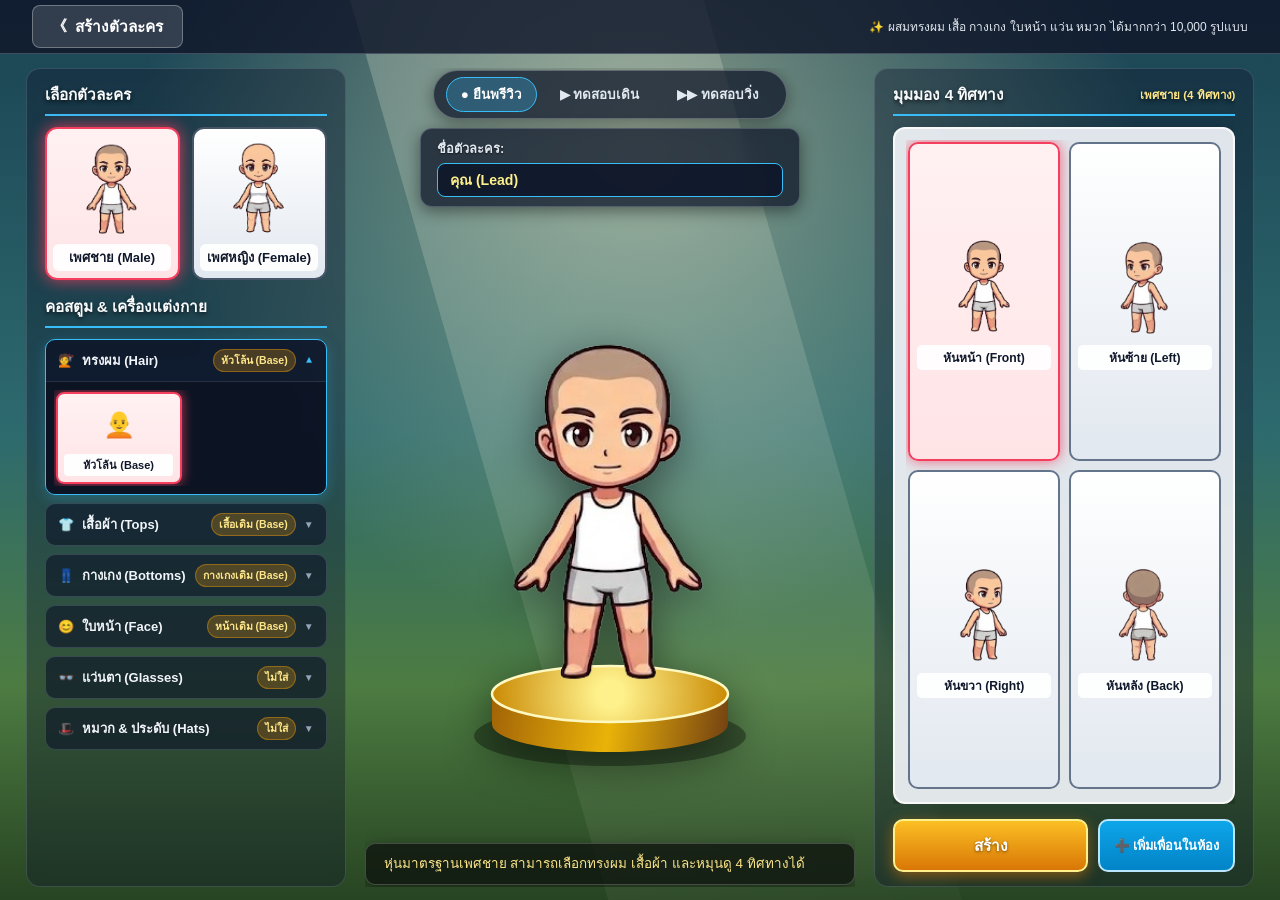
==== commit 599436ed: "menu" ====
--- a/index.html
+++ b/index.html
@@ -43,7 +43,7 @@
     </div>
 
     <div class="creator-body">
-      <!-- ฝั่งซ้าย: เลือกตัวละคร + ตั้งชื่อ -->
+      <!-- ฝั่งซ้าย: เลือกตัวละคร + คอสตูม Accordion -->
       <div class="creator-left">
         <div>
           <div class="panel-section-title">
@@ -51,20 +51,25 @@
           </div>
           <div class="preset-grid" id="presetGrid"></div>
 
-          <div class="name-input-box">
-            <label for="charNameInput">ชื่อตัวละคร:</label>
-            <input type="text" id="charNameInput" value="คุณ (Lead)" maxlength="22" />
+          <div class="panel-section-title" style="margin-top: 14px;">
+            <span>คอสตูม & เครื่องแต่งกาย</span>
           </div>
+          <div class="costume-accordion" id="costumeAccordion"></div>
         </div>
       </div>
 
-      <!-- ตรงกลาง: แท่นยืนตัวละคร + คำอธิบาย -->
+      <!-- ตรงกลาง: แท่นยืนตัวละคร + ชื่อตัวละคร + คำอธิบาย -->
       <div class="creator-center">
         <div class="preview-controls">
           <button class="preview-ctrl-btn active" data-pose="idle">● ยืนพรีวิว</button>
           <button class="preview-ctrl-btn" data-pose="walk">▶ ทดสอบเดิน</button>
           <button class="preview-ctrl-btn" data-pose="run">▶▶ ทดสอบวิ่ง</button>
           <button class="preview-ctrl-btn" id="btnRandomize">🎲 สุ่มชุด</button>
+        </div>
+
+        <div class="name-input-box">
+          <label for="charNameInput">ชื่อตัวละคร:</label>
+          <input type="text" id="charNameInput" value="คุณ (Lead)" maxlength="22" />
         </div>
 
         <div class="pedestal-stage">
@@ -76,23 +81,15 @@
         </div>
       </div>
 
-      <!-- ฝั่งขวา: เลือกคอสตูม + ปุ่มสร้าง -->
+      <!-- ฝั่งขวา: มุมมอง 4 ทิศทาง + ปุ่มสร้าง -->
       <div class="creator-right">
         <div>
           <div class="panel-section-title">
-            <span>เลือกคอสตูม</span>
-            <span id="costumeCategoryLabel" style="font-size: 11.5px; color: #fde68a;">ทรงผม (10)</span>
+            <span>มุมมอง 4 ทิศทาง</span>
+            <span id="costumeCategoryLabel" style="font-size: 11.5px; color: #fde68a;">เพศชาย (4 ทิศทาง)</span>
           </div>
 
           <div class="costume-panel">
-            <div class="costume-tabs" id="costumeTabs">
-              <button class="costume-tab active" data-cat="hair">💇 ผม</button>
-              <button class="costume-tab" data-cat="top">👕 เสื้อ</button>
-              <button class="costume-tab" data-cat="bottom">👖 กางเกง</button>
-              <button class="costume-tab" data-cat="face">😊 หน้า</button>
-              <button class="costume-tab" data-cat="glasses">👓 แว่น</button>
-              <button class="costume-tab" data-cat="hat">🎩 หมวก</button>
-            </div>
             <div class="costume-grid" id="costumeGrid"></div>
           </div>
         </div>
--- a/src/styles/office.css
+++ b/src/styles/office.css
@@ -32,33 +32,37 @@
 /* Top HUD ในออฟฟิศ */
 .top-hud {
   position: absolute;
-  top: 16px;
-  left: 24px;
-  right: 24px;
+  top: clamp(8px, 1.5vh, 16px);
+  left: clamp(10px, 2vw, 24px);
+  right: clamp(10px, 2vw, 24px);
   display: flex;
   justify-content: space-between;
   align-items: center;
   pointer-events: none;
+  gap: 10px;
+  flex-wrap: wrap;
 }
 
 .top-hud-right {
   display: flex;
   align-items: center;
-  gap: 12px;
+  gap: 10px;
   pointer-events: auto;
+  flex-wrap: wrap;
 }
 
 .status-badge {
   background: rgba(15, 23, 42, 0.9);
   border: 1.5px solid #475569;
   border-radius: 999px;
-  padding: 8px 18px;
-  font-size: 14px;
+  padding: clamp(6px, 1vh, 8px) clamp(10px, 1.5vw, 18px);
+  font-size: clamp(12px, 1vw, 14px);
   color: #f8fafc;
   display: flex;
   align-items: center;
-  gap: 10px;
+  gap: 8px;
   box-shadow: 0 4px 14px rgba(0, 0, 0, 0.45);
+  white-space: nowrap;
 }
 
 .open-creator-btn {
@@ -66,12 +70,13 @@
   border: 1.5px solid #fde68a;
   color: #0f172a;
   font-weight: bold;
-  font-size: 14px;
-  padding: 8px 18px;
+  font-size: clamp(12px, 1vw, 14px);
+  padding: clamp(6px, 1vh, 8px) clamp(12px, 1.5vw, 18px);
   border-radius: 999px;
   cursor: pointer;
   box-shadow: 0 4px 14px rgba(245, 158, 11, 0.45);
   transition: transform 0.15s ease, box-shadow 0.15s ease;
+  white-space: nowrap;
 }
 
 .open-creator-btn:hover {
@@ -90,41 +95,48 @@
 /* Bottom Action & Emote Bar ในออฟฟิศ */
 .hud-bottom {
   position: absolute;
-  bottom: 16px;
+  bottom: clamp(8px, 1.5vh, 16px);
   left: 50%;
   transform: translateX(-50%);
   display: flex;
   flex-direction: column;
   align-items: center;
-  gap: 8px;
+  gap: 6px;
   width: 96%;
   max-width: 1200px;
+  pointer-events: none;
+}
+
+.hud-bottom > * {
+  pointer-events: auto;
 }
 
 .emote-bar {
   background: rgba(15, 23, 42, 0.94);
   border: 1.5px solid #475569;
   border-radius: 14px;
-  padding: 8px 12px;
+  padding: clamp(6px, 1vh, 8px) clamp(8px, 1.2vw, 12px);
   display: flex;
   flex-wrap: wrap;
   justify-content: center;
-  gap: 8px;
+  gap: clamp(4px, 0.6vw, 8px);
   box-shadow: 0 8px 25px rgba(0, 0, 0, 0.65);
+  max-width: 100%;
 }
 
 .emote-btn {
   background: #1e293b;
   border: 1px solid #334155;
   color: #e2e8f0;
-  padding: 7px 13px;
-  border-radius: 9px;
-  font-size: 13px;
+  padding: clamp(5px, 0.8vh, 7px) clamp(8px, 1vw, 13px);
+  border-radius: 8px;
+  font-size: clamp(11.5px, 0.95vw, 13px);
   cursor: pointer;
   display: flex;
   align-items: center;
-  gap: 6px;
+  gap: 5px;
   transition: all 0.15s ease;
+  white-space: nowrap;
 }
 
 .emote-btn:hover {
@@ -143,9 +155,9 @@
 
 .emote-btn kbd {
   background: rgba(0, 0, 0, 0.35);
-  padding: 2px 6px;
+  padding: 2px 5px;
   border-radius: 4px;
-  font-size: 11px;
+  font-size: 10.5px;
   color: #94a3b8;
 }
 
@@ -167,7 +179,7 @@
 }
 
 /* =========================================================
-   RPG CHARACTER CREATOR SCREEN (สมดุลเต็มจอ Full HD)
+   RPG CHARACTER CREATOR SCREEN (Responsive ทุกขนาดหน้าจอ)
    ========================================================= */
 .creator-overlay {
   position: absolute;
@@ -179,6 +191,8 @@
   display: flex;
   flex-direction: column;
   overflow: hidden;
+  height: 100vh;
+  height: 100dvh;
 }
 
 .creator-overlay.hidden {
@@ -198,29 +212,31 @@
 }
 
 .creator-topbar {
-  height: 60px;
-  background: rgba(15, 23, 42, 0.78);
+  height: clamp(48px, 6vh, 60px);
+  background: rgba(15, 23, 42, 0.82);
   border-bottom: 1px solid rgba(148, 163, 184, 0.35);
   display: flex;
   align-items: center;
   justify-content: space-between;
-  padding: 0 32px;
+  padding: 0 clamp(16px, 2.5vw, 32px);
   z-index: 2;
+  flex-shrink: 0;
 }
 
 .creator-back-btn {
   background: rgba(255, 255, 255, 0.14);
   border: 1.5px solid rgba(255, 255, 255, 0.3);
   color: #fff;
-  padding: 8px 20px;
+  padding: clamp(6px, 1vh, 8px) clamp(12px, 1.5vw, 20px);
   border-radius: 8px;
-  font-size: 17px;
+  font-size: clamp(13px, 1.2vw, 16px);
   font-weight: bold;
   cursor: pointer;
   display: flex;
   align-items: center;
-  gap: 10px;
+  gap: 8px;
   transition: background 0.15s ease;
+  white-space: nowrap;
 }
 
 .creator-back-btn:hover {
@@ -230,27 +246,30 @@
 .creator-body {
   flex: 1;
   display: grid;
-  grid-template-columns: 380px 1fr 440px;
-  padding: 24px 36px 28px;
-  gap: 32px;
+  grid-template-columns: minmax(240px, 320px) minmax(280px, 1fr) minmax(280px, 380px);
+  padding: clamp(8px, 1.5vh, 20px) clamp(12px, 2vw, 32px);
+  gap: clamp(10px, 1.5vw, 24px);
   z-index: 2;
   min-height: 0;
-  max-width: 1820px;
+  max-width: 1720px;
   width: 100%;
   margin: 0 auto;
+  overflow: hidden;
+  align-items: stretch;
 }
 
 .panel-section-title {
-  font-size: 18px;
+  font-size: clamp(14px, 1.2vw, 18px);
   font-weight: bold;
   color: #f8fafc;
-  padding-bottom: 8px;
-  margin-bottom: 14px;
+  padding-bottom: clamp(4px, 0.8vh, 8px);
+  margin-bottom: clamp(6px, 1.2vh, 12px);
   border-bottom: 2.5px solid #38bdf8;
   text-shadow: 0 2px 4px rgba(0, 0, 0, 0.65);
   display: flex;
   justify-content: space-between;
   align-items: center;
+  flex-shrink: 0;
 }
 
 /* ฝั่งซ้าย: เลือกตัวละคร + ตั้งชื่อ */
@@ -261,23 +280,26 @@
   background: rgba(15, 23, 42, 0.38);
   border: 1.5px solid rgba(148, 163, 184, 0.25);
   border-radius: 14px;
-  padding: 20px 22px;
+  padding: clamp(10px, 1.5vh, 18px) clamp(10px, 1.5vw, 18px);
   backdrop-filter: blur(6px);
-  align-self: start;
+  min-height: 0;
+  height: 100%;
+  overflow-y: auto;
+  overflow-x: hidden;
 }
 
 .preset-grid {
   display: grid;
   grid-template-columns: repeat(2, 1fr);
-  gap: 14px;
-  margin-bottom: 18px;
+  gap: clamp(8px, 1.2vw, 12px);
+  margin-bottom: clamp(8px, 1.4vh, 16px);
 }
 
 .preset-card {
   width: 100%;
-  height: 175px;
+  height: clamp(110px, 17vh, 165px);
   background: linear-gradient(180deg, #ffffff 0%, #e2e8f0 100%);
-  border: 3px solid #475569;
+  border: 2.5px solid #475569;
   border-radius: 12px;
   cursor: pointer;
   position: relative;
@@ -286,83 +308,105 @@
   flex-direction: column;
   align-items: center;
   justify-content: space-between;
-  padding: 10px 6px 8px;
+  padding: clamp(4px, 0.8vh, 8px) 4px;
   transition: transform 0.15s ease, border-color 0.15s ease, box-shadow 0.15s ease;
 }
 
 .preset-card:hover {
-  transform: translateY(-3px);
+  transform: translateY(-2px);
   border-color: #0284c7;
 }
 
 .preset-card.active {
   border-color: #f43f5e;
-  box-shadow: 0 0 18px rgba(244, 63, 94, 0.85);
+  box-shadow: 0 0 16px rgba(244, 63, 94, 0.85);
   background: linear-gradient(180deg, #fff1f2 0%, #ffe4e6 100%);
 }
 
+.preset-card canvas {
+  max-width: 100%;
+  height: auto;
+  max-height: clamp(75px, 12vh, 120px);
+  object-fit: contain;
+}
+
 .preset-card-name {
-  font-size: 13.5px;
+  font-size: clamp(11px, 1.05vw, 13px);
   font-weight: bold;
   color: #0f172a;
   background: rgba(255, 255, 255, 0.92);
   border-radius: 6px;
-  width: 94%;
+  width: 96%;
   text-align: center;
-  padding: 5px 4px;
+  padding: 3px 2px;
   white-space: nowrap;
   overflow: hidden;
   text-overflow: ellipsis;
 }
 
 .name-input-box {
-  margin-bottom: 14px;
+  width: 100%;
+  max-width: 380px;
+  background: rgba(15, 23, 42, 0.75);
+  border: 1.5px solid rgba(148, 163, 184, 0.35);
+  border-radius: 12px;
+  padding: clamp(6px, 1vh, 10px) clamp(12px, 1.5vw, 16px);
+  box-shadow: 0 4px 16px rgba(0, 0, 0, 0.45);
+  flex-shrink: 0;
+  backdrop-filter: blur(8px);
 }
 
 .name-input-box label {
   display: block;
-  font-size: 13.5px;
+  font-size: clamp(11.5px, 1vw, 13px);
   font-weight: bold;
   color: #e2e8f0;
-  margin-bottom: 6px;
+  margin-bottom: 4px;
+  text-shadow: 0 1px 2px rgba(0, 0, 0, 0.6);
 }
 
 .name-input-box input {
   width: 100%;
-  background: rgba(15, 23, 42, 0.85);
-  border: 2px solid #38bdf8;
+  background: rgba(15, 23, 42, 0.9);
+  border: 1.5px solid #38bdf8;
   border-radius: 8px;
-  padding: 10px 14px;
+  padding: clamp(6px, 0.9vh, 8px) 12px;
   color: #fef08a;
-  font-size: 16px;
+  font-size: clamp(13px, 1.1vw, 15px);
   font-weight: bold;
   outline: none;
+  transition: all 0.15s ease;
+}
+
+.name-input-box input:focus {
+  border-color: #fde047;
+  box-shadow: 0 0 12px rgba(253, 224, 71, 0.4);
 }
 
 .stats-box {
   display: flex;
   flex-direction: column;
-  gap: 12px;
-  margin-bottom: 16px;
+  gap: 10px;
+  margin-bottom: 14px;
   background: rgba(15, 23, 42, 0.45);
-  padding: 16px;
+  padding: 12px;
   border-radius: 10px;
   border: 1px solid rgba(148, 163, 184, 0.2);
 }
 
 .stat-row {
   display: grid;
-  grid-template-columns: 92px 1fr;
-  align-items: center;
-  gap: 12px;
-  font-size: 14px;
+  grid-template-columns: 80px 1fr;
+  align-items: center;
+  gap: 10px;
+  font-size: 13px;
   font-weight: bold;
   color: #e2e8f0;
   text-shadow: 0 1px 2px rgba(0, 0, 0, 0.7);
 }
 
 .stat-bar-bg {
-  height: 16px;
+  height: 14px;
   background: rgba(15, 23, 42, 0.85);
   border: 1px solid rgba(148, 163, 184, 0.4);
   border-radius: 4px;
@@ -378,29 +422,29 @@
 .profession-box {
   display: flex;
   align-items: center;
-  gap: 14px;
+  gap: 12px;
   background: rgba(15, 23, 42, 0.72);
   border: 1.5px solid rgba(148, 163, 184, 0.35);
   border-radius: 10px;
-  padding: 12px 16px;
+  padding: 10px 14px;
 }
 
 .profession-shield {
-  width: 48px;
-  height: 52px;
+  width: 42px;
+  height: 46px;
   background: linear-gradient(135deg, #fde68a, #ca8a04);
-  border: 2.5px solid #fff;
-  border-radius: 8px 8px 22px 22px;
+  border: 2px solid #fff;
+  border-radius: 8px 8px 20px 20px;
   display: flex;
   align-items: center;
   justify-content: center;
-  font-size: 24px;
+  font-size: 20px;
   box-shadow: 0 4px 12px rgba(0, 0, 0, 0.45);
 }
 
 .profession-info {
-  font-size: 14.5px;
-  line-height: 1.5;
+  font-size: 13px;
+  line-height: 1.45;
 }
 
 .profession-info b {
@@ -414,29 +458,37 @@
   align-items: center;
   justify-content: space-between;
   position: relative;
-  padding: 6px 0;
+  padding: 2px 0;
+  min-height: 0;
+  height: 100%;
+  overflow: hidden;
+  gap: clamp(4px, 1vh, 10px);
 }
 
 .preview-controls {
   display: flex;
-  gap: 10px;
+  flex-wrap: wrap;
+  justify-content: center;
+  gap: clamp(4px, 0.8vw, 8px);
   background: rgba(15, 23, 42, 0.75);
-  padding: 7px 14px;
+  padding: clamp(4px, 0.8vh, 6px) clamp(8px, 1.2vw, 12px);
   border-radius: 999px;
   border: 1.5px solid rgba(255, 255, 255, 0.25);
-  box-shadow: 0 6px 20px rgba(0, 0, 0, 0.4);
+  box-shadow: 0 4px 16px rgba(0, 0, 0, 0.4);
+  flex-shrink: 0;
 }
 
 .preview-ctrl-btn {
   background: transparent;
   border: 1.5px solid transparent;
   color: #e2e8f0;
-  font-size: 14px;
-  font-weight: bold;
-  padding: 6px 16px;
+  font-size: clamp(11.5px, 1.05vw, 13.5px);
+  font-weight: bold;
+  padding: clamp(4px, 0.7vh, 6px) clamp(8px, 1.2vw, 14px);
   border-radius: 999px;
   cursor: pointer;
   transition: all 0.15s ease;
+  white-space: nowrap;
 }
 
 .preview-ctrl-btn:hover,
@@ -447,134 +499,295 @@
 }
 
 .pedestal-stage {
+  flex: 1;
+  min-height: 0;
+  width: 100%;
+  max-width: 460px;
+  display: flex;
+  align-items: center;
+  justify-content: center;
   position: relative;
-  width: 460px;
-  height: 520px;
-  display: flex;
-  align-items: center;
-  justify-content: center;
+  overflow: hidden;
 }
 
 #creatorPreviewCanvas {
-  position: relative;
+  max-height: 100%;
+  max-width: 100%;
+  width: auto;
+  height: auto;
+  object-fit: contain;
+  aspect-ratio: 460 / 520;
+  display: block;
   z-index: 2;
+  filter: drop-shadow(0 10px 20px rgba(0, 0, 0, 0.45));
 }
 
 .lore-box {
+  flex-shrink: 0;
   width: 100%;
-  max-width: 540px;
+  max-width: 500px;
   background: rgba(15, 20, 15, 0.78);
   border: 1.5px solid rgba(255, 255, 255, 0.2);
   border-radius: 10px;
-  padding: 14px 20px;
-  font-size: 14.5px;
+  padding: clamp(6px, 1.1vh, 12px) clamp(10px, 1.4vw, 18px);
+  font-size: clamp(11px, 1.05vw, 13.5px);
   color: #fde68a;
-  line-height: 1.55;
-  min-height: 80px;
-  box-shadow: 0 8px 24px rgba(0, 0, 0, 0.45);
+  line-height: 1.45;
+  min-height: auto;
+  max-height: clamp(50px, 9.5vh, 75px);
+  overflow-y: auto;
+  box-shadow: 0 6px 18px rgba(0, 0, 0, 0.45);
 }
 
 /* ฝั่งขวา: เลือกคอสตูม + ปุ่มสร้าง */
 .creator-right {
   display: flex;
   flex-direction: column;
-  justify-content: flex-start;
+  justify-content: space-between;
   min-height: 0;
-  gap: 16px;
+  height: 100%;
+  max-height: 100%;
+  gap: clamp(8px, 1.2vh, 12px);
   background: rgba(15, 23, 42, 0.38);
   border: 1.5px solid rgba(148, 163, 184, 0.25);
   border-radius: 14px;
-  padding: 20px 22px;
+  padding: clamp(10px, 1.5vh, 18px) clamp(10px, 1.5vw, 18px);
   backdrop-filter: blur(6px);
-  align-self: start;
+  overflow: hidden;
 }
 
 .creator-right > div:first-child {
   display: flex;
   flex-direction: column;
+  flex: 1;
   min-height: 0;
+  overflow: hidden;
 }
 
 .costume-panel {
+  flex: 1;
+  min-height: 0;
   background: rgba(241, 245, 249, 0.92);
   border: 2px solid rgba(255, 255, 255, 0.75);
   border-radius: 12px;
-  padding: 14px;
-  display: flex;
-  flex-direction: column;
-  gap: 12px;
-  box-shadow: 0 10px 25px rgba(0, 0, 0, 0.4);
-}
-
-.costume-tabs {
-  display: grid;
-  grid-template-columns: repeat(6, 1fr);
-  gap: 5px;
-}
-
-.costume-tab {
-  background: #334155;
+  padding: clamp(8px, 1.2vh, 12px);
+  display: flex;
+  flex-direction: column;
+  gap: clamp(6px, 1vh, 10px);
+  box-shadow: 0 8px 20px rgba(0, 0, 0, 0.35);
+  overflow: hidden;
+}
+
+/* =========================================================
+   ACCORDION DROPDOWN STYLES (คอสตูม & เครื่องแต่งกาย)
+   ========================================================= */
+.costume-accordion {
+  display: flex;
+  flex-direction: column;
+  gap: 8px;
+  margin-top: 6px;
+}
+
+.accordion-group {
+  border: 1.5px solid rgba(148, 163, 184, 0.25);
+  background: rgba(15, 23, 42, 0.65);
+  border-radius: 10px;
+  overflow: hidden;
+  transition: border-color 0.2s ease, box-shadow 0.2s ease;
+}
+
+.accordion-group.open {
+  border-color: #38bdf8;
+  background: rgba(15, 23, 42, 0.9);
+  box-shadow: 0 4px 14px rgba(56, 189, 248, 0.25);
+}
+
+.accordion-header {
+  width: 100%;
+  display: flex;
+  justify-content: space-between;
+  align-items: center;
+  padding: 9px 12px;
+  background: transparent;
   border: none;
-  color: #e2e8f0;
-  padding: 9px 6px;
-  border-radius: 7px;
+  color: #f1f5f9;
   font-size: 13px;
   font-weight: bold;
   cursor: pointer;
-  text-align: center;
-}
-
-.costume-tab.active {
-  background: #0284c7;
-  color: #fff;
-  box-shadow: 0 0 10px rgba(2, 132, 199, 0.6);
-}
-
-.costume-grid {
+  text-align: left;
+  user-select: none;
+  transition: background 0.15s ease;
+}
+
+.accordion-header:hover {
+  background: rgba(255, 255, 255, 0.08);
+}
+
+.accordion-header-left {
+  display: flex;
+  align-items: center;
+  gap: 8px;
+}
+
+.accordion-header-right {
+  display: flex;
+  align-items: center;
+  gap: 8px;
+}
+
+.accordion-badge {
+  font-size: 10.5px;
+  color: #fde68a;
+  background: rgba(245, 158, 11, 0.25);
+  border: 1px solid rgba(245, 158, 11, 0.4);
+  padding: 2px 7px;
+  border-radius: 999px;
+  white-space: nowrap;
+  max-width: 115px;
+  overflow: hidden;
+  text-overflow: ellipsis;
+}
+
+.accordion-chevron {
+  font-size: 10px;
+  color: #94a3b8;
+  transition: transform 0.2s ease;
+}
+
+.accordion-group.open .accordion-chevron {
+  transform: rotate(180deg);
+  color: #38bdf8;
+}
+
+.accordion-body {
+  display: none;
+  padding: 8px;
+  border-top: 1px solid rgba(148, 163, 184, 0.2);
+  background: rgba(10, 15, 28, 0.55);
+}
+
+.accordion-group.open .accordion-body {
+  display: block;
+}
+
+.accordion-grid {
   display: grid;
   grid-template-columns: repeat(2, minmax(0, 1fr));
-  grid-auto-rows: auto;
-  gap: 12px;
-  max-height: 520px;
+  gap: 8px;
+  max-height: 200px;
+  overflow-y: auto;
+  padding: 2px;
+}
+
+.accordion-grid::-webkit-scrollbar {
+  width: 5px;
+}
+.accordion-grid::-webkit-scrollbar-track {
+  background: rgba(15, 23, 42, 0.4);
+}
+.accordion-grid::-webkit-scrollbar-thumb {
+  background: #38bdf8;
+  border-radius: 3px;
+}
+
+.accordion-item-card {
+  background: linear-gradient(180deg, #ffffff 0%, #e2e8f0 100%);
+  border: 2px solid #64748b;
+  border-radius: 8px;
+  cursor: pointer;
+  display: flex;
+  flex-direction: column;
+  align-items: center;
+  justify-content: center;
+  gap: 4px;
+  padding: 6px 4px;
+  transition: transform 0.15s ease, border-color 0.15s ease, box-shadow 0.15s ease;
+}
+
+.accordion-item-card:hover {
+  transform: translateY(-2px);
+  border-color: #0284c7;
+}
+
+.accordion-item-card.active {
+  border-color: #f43f5e;
+  box-shadow: 0 0 12px rgba(244, 63, 94, 0.78);
+  background: linear-gradient(180deg, #fff1f2 0%, #ffe4e6 100%);
+}
+
+.accordion-item-card canvas {
+  max-width: 100%;
+  height: auto;
+  max-height: 65px;
+  object-fit: contain;
+}
+
+.accordion-item-label {
+  font-size: 11px;
+  font-weight: bold;
+  color: #0f172a;
+  background: rgba(255, 255, 255, 0.95);
+  border-radius: 4px;
+  padding: 2px 4px;
+  text-align: center;
+  width: 96%;
+  white-space: nowrap;
+  overflow: hidden;
+  text-overflow: ellipsis;
+}
+
+.costume-grid {
+  flex: 1;
+  min-height: 0;
+  display: grid;
+  grid-template-columns: repeat(2, minmax(0, 1fr));
+  gap: clamp(6px, 1vh, 10px);
   overflow-y: auto;
   overflow-x: hidden;
-  padding: 4px;
+  padding: 2px;
 }
 
 .costume-item-card {
   background: linear-gradient(180deg, #ffffff 0%, #e2e8f0 100%);
-  border: 3px solid #64748b;
-  border-radius: 12px;
+  border: 2.5px solid #64748b;
+  border-radius: 10px;
   cursor: pointer;
   display: flex;
   flex-direction: column;
   align-items: center;
   justify-content: center;
-  gap: 6px;
-  padding: 10px 8px;
+  gap: 4px;
+  padding: clamp(4px, 0.8vh, 8px) 4px;
   transition: transform 0.15s ease, border-color 0.15s ease, box-shadow 0.15s ease;
 }
 
 .costume-item-card:hover {
-  transform: translateY(-3px);
+  transform: translateY(-2px);
   border-color: #0284c7;
 }
 
 .costume-item-card.active {
   border-color: #f43f5e;
-  box-shadow: 0 0 16px rgba(244, 63, 94, 0.78);
+  box-shadow: 0 0 14px rgba(244, 63, 94, 0.78);
   background: linear-gradient(180deg, #fff1f2 0%, #ffe4e6 100%);
 }
 
+.costume-item-card canvas {
+  max-width: 100%;
+  height: auto;
+  max-height: clamp(75px, 12vh, 130px);
+  object-fit: contain;
+}
+
 .costume-item-label {
-  font-size: 13.5px;
+  font-size: clamp(10.5px, 0.95vw, 12.5px);
   font-weight: bold;
   color: #0f172a;
   background: rgba(255, 255, 255, 0.92);
-  border-radius: 6px;
-  padding: 5px 6px;
+  border-radius: 5px;
+  padding: 3px 4px;
   text-align: center;
-  width: 94%;
+  width: 96%;
   white-space: nowrap;
   overflow: hidden;
   text-overflow: ellipsis;
@@ -582,7 +795,10 @@
 
 .creator-action-btns {
   display: flex;
-  gap: 12px;
+  gap: 10px;
+  flex-shrink: 0;
+  margin-top: auto;
+  padding-top: 4px;
 }
 
 .btn-create-gold {
@@ -590,31 +806,242 @@
   background: linear-gradient(180deg, #fbbf24 0%, #d97706 100%);
   border: 2px solid #fef08a;
   color: #fff;
-  font-size: 18px;
-  font-weight: bold;
-  padding: 13px 16px;
+  font-size: clamp(14px, 1.2vw, 17px);
+  font-weight: bold;
+  padding: clamp(8px, 1.4vh, 12px) 14px;
   border-radius: 10px;
   cursor: pointer;
   text-shadow: 0 1px 3px rgba(0, 0, 0, 0.5);
-  box-shadow: 0 6px 18px rgba(217, 119, 6, 0.55);
+  box-shadow: 0 4px 14px rgba(217, 119, 6, 0.55);
+  transition: transform 0.1s ease, filter 0.15s ease;
 }
 
 .btn-create-gold:hover {
   filter: brightness(1.08);
+  transform: translateY(-1px);
 }
 
 .btn-spawn-friend {
   background: linear-gradient(180deg, #0ea5e9 0%, #0284c7 100%);
   border: 2px solid #bae6fd;
   color: #fff;
-  font-size: 14.5px;
-  font-weight: bold;
-  padding: 13px 16px;
+  font-size: clamp(12px, 1vw, 14px);
+  font-weight: bold;
+  padding: clamp(8px, 1.4vh, 12px) 14px;
   border-radius: 10px;
   cursor: pointer;
   white-space: nowrap;
+  transition: transform 0.1s ease, filter 0.15s ease;
 }
 
 .btn-spawn-friend:hover {
   filter: brightness(1.08);
-}
+  transform: translateY(-1px);
+}
+
+/* Custom sleek scrollbar for panels */
+.creator-left::-webkit-scrollbar,
+.costume-grid::-webkit-scrollbar,
+.lore-box::-webkit-scrollbar,
+.creator-body::-webkit-scrollbar,
+.emote-bar::-webkit-scrollbar {
+  width: 6px;
+  height: 6px;
+}
+.creator-left::-webkit-scrollbar-track,
+.costume-grid::-webkit-scrollbar-track,
+.lore-box::-webkit-scrollbar-track,
+.creator-body::-webkit-scrollbar-track,
+.emote-bar::-webkit-scrollbar-track {
+  background: rgba(15, 23, 42, 0.4);
+  border-radius: 4px;
+}
+.creator-left::-webkit-scrollbar-thumb,
+.costume-grid::-webkit-scrollbar-thumb,
+.lore-box::-webkit-scrollbar-thumb,
+.creator-body::-webkit-scrollbar-thumb,
+.emote-bar::-webkit-scrollbar-thumb {
+  background: #38bdf8;
+  border-radius: 4px;
+}
+
+/* =========================================================
+   RESPONSIVE MEDIA QUERIES
+   ========================================================= */
+
+/* จอขนาดกลาง / แล็ปท็อปขนาดเล็ก (Width <= 1180px) */
+@media (max-width: 1180px) {
+  .creator-body {
+    grid-template-columns: 240px 1fr 280px;
+    gap: 12px;
+    padding: 10px 16px;
+  }
+  .creator-topbar span:last-child {
+    display: none;
+  }
+}
+
+/* จอแท็บเล็ตแนวตั้งหรือหน้าจอแคบ (Width <= 860px) */
+@media (max-width: 860px) {
+  .creator-overlay {
+    overflow-y: auto;
+  }
+  .creator-body {
+    display: flex;
+    flex-direction: column;
+    overflow-y: visible;
+    height: auto;
+    padding: 12px;
+    gap: 16px;
+  }
+  .creator-center {
+    order: 1;
+    height: auto;
+    max-height: none;
+  }
+  .pedestal-stage {
+    height: 320px;
+    max-height: 340px;
+  }
+  .creator-left {
+    order: 2;
+    height: auto;
+    max-height: none;
+    overflow: visible;
+  }
+  .creator-right {
+    order: 3;
+    height: auto;
+    max-height: none;
+    overflow: visible;
+  }
+  .costume-grid {
+    grid-template-columns: repeat(4, 1fr);
+    max-height: 240px;
+  }
+  .creator-action-btns {
+    position: sticky;
+    bottom: 0;
+    background: rgba(15, 23, 42, 0.95);
+    padding: 10px 0;
+    z-index: 10;
+  }
+}
+
+/* จอมือถือขนาดเล็ก (Width <= 540px) */
+@media (max-width: 540px) {
+  .top-hud {
+    top: 8px;
+    left: 8px;
+    right: 8px;
+    gap: 6px;
+  }
+  .status-badge {
+    padding: 5px 10px;
+    font-size: 11.5px;
+  }
+  .open-creator-btn {
+    padding: 5px 12px;
+    font-size: 11.5px;
+  }
+  .hud-bottom {
+    bottom: 8px;
+    width: 98%;
+  }
+  .guide-text {
+    font-size: 11px;
+    padding: 4px 10px;
+  }
+  .emote-bar {
+    padding: 4px 6px;
+    gap: 4px;
+    max-width: 100vw;
+    overflow-x: auto;
+    justify-content: flex-start;
+  }
+  .emote-btn {
+    padding: 5px 8px;
+    font-size: 11px;
+  }
+  .costume-grid {
+    grid-template-columns: repeat(2, 1fr);
+  }
+  .costume-tab {
+    font-size: 10px;
+    padding: 5px 2px;
+  }
+  .pedestal-stage {
+    height: 240px;
+  }
+}
+
+/* จอแนวตั้งเตี้ย (Viewport Height <= 740px เช่น โน้ตบุ๊ก 768p ที่มี Browser Toolbar) */
+@media (max-height: 740px) and (min-width: 861px) {
+  .creator-topbar {
+    height: 44px;
+    padding: 0 16px;
+  }
+  .creator-back-btn {
+    padding: 4px 12px;
+    font-size: 13px;
+  }
+  .creator-body {
+    padding: 6px 16px;
+    gap: 10px;
+  }
+  .panel-section-title {
+    font-size: 14px;
+    margin-bottom: 6px;
+    padding-bottom: 4px;
+  }
+  .preset-card {
+    height: 105px;
+    padding: 4px;
+  }
+  .preset-card-name {
+    font-size: 11px;
+    padding: 2px;
+  }
+  .name-input-box {
+    margin-bottom: 6px;
+  }
+  .name-input-box input {
+    padding: 5px 8px;
+    font-size: 13px;
+  }
+  .preview-controls {
+    padding: 3px 8px;
+  }
+  .preview-ctrl-btn {
+    font-size: 11px;
+    padding: 3px 8px;
+  }
+  .pedestal-stage {
+    max-height: 46vh;
+  }
+  .lore-box {
+    font-size: 11px;
+    line-height: 1.35;
+    padding: 6px 10px;
+    max-height: 48px;
+  }
+  .costume-panel {
+    padding: 6px;
+    gap: 6px;
+  }
+  .costume-item-card {
+    padding: 4px;
+  }
+  .costume-item-card canvas {
+    max-height: 80px;
+  }
+  .costume-item-label {
+    font-size: 11px;
+    padding: 2px;
+  }
+  .btn-create-gold,
+  .btn-spawn-friend {
+    padding: 7px 12px;
+    font-size: 13px;
+  }
+}
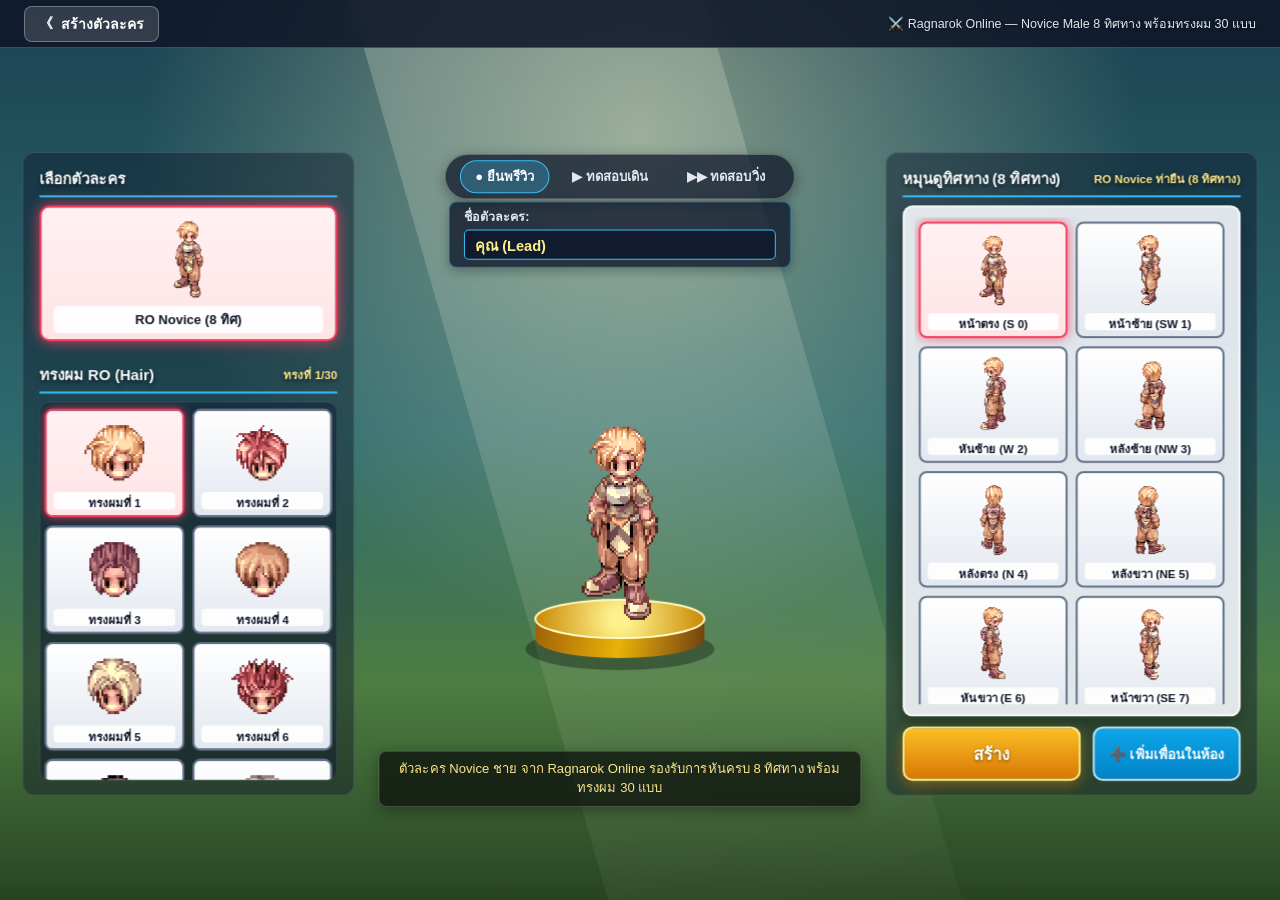
==== commit 3c705270: "ragnarok" ====
--- a/index.html
+++ b/index.html
@@ -2,7 +2,7 @@
 <html lang="th">
 <head>
   <meta charset="UTF-8" />
-  <meta name="viewport" content="width=device-width, initial-scale=1.0" />
+  <meta name="viewport" content="width=device-width, initial-scale=1.0, maximum-scale=1.0, user-scalable=no, viewport-fit=cover" />
   <title>TEAM 3P - Virtual Office & Character Creator</title>
   <link rel="stylesheet" href="./src/styles/office.css" />
 </head>
@@ -37,66 +37,68 @@
       <button class="creator-back-btn" id="btnCloseCreator">
         <span>《</span> <span>สร้างตัวละคร</span>
       </button>
-      <span style="font-size: 12px; color: #e2e8f0;">
-        ✨ ผสมทรงผม เสื้อ กางเกง ใบหน้า แว่น หมวก ได้มากกว่า 10,000 รูปแบบ
+      <span class="creator-topbar-subtitle">
+        ⚔️ Ragnarok Online — Novice Male 8 ทิศทาง พร้อมทรงผม 30 แบบ
       </span>
     </div>
 
-    <div class="creator-body">
-      <!-- ฝั่งซ้าย: เลือกตัวละคร + คอสตูม Accordion -->
-      <div class="creator-left">
-        <div>
-          <div class="panel-section-title">
-            <span>เลือกตัวละคร</span>
-          </div>
-          <div class="preset-grid" id="presetGrid"></div>
+    <div class="creator-stage-area" id="creatorStageArea">
+      <div class="creator-body creator-body-wrapper" id="creatorBodyWrapper">
+        <!-- ฝั่งซ้าย: เลือกตัวละคร + เลือกทรงผม -->
+        <div class="creator-left">
+          <div>
+            <div class="panel-section-title">
+              <span>เลือกตัวละคร</span>
+            </div>
+            <div class="preset-grid" id="presetGrid"></div>
 
-          <div class="panel-section-title" style="margin-top: 14px;">
-            <span>คอสตูม & เครื่องแต่งกาย</span>
-          </div>
-          <div class="costume-accordion" id="costumeAccordion"></div>
-        </div>
-      </div>
-
-      <!-- ตรงกลาง: แท่นยืนตัวละคร + ชื่อตัวละคร + คำอธิบาย -->
-      <div class="creator-center">
-        <div class="preview-controls">
-          <button class="preview-ctrl-btn active" data-pose="idle">● ยืนพรีวิว</button>
-          <button class="preview-ctrl-btn" data-pose="walk">▶ ทดสอบเดิน</button>
-          <button class="preview-ctrl-btn" data-pose="run">▶▶ ทดสอบวิ่ง</button>
-          <button class="preview-ctrl-btn" id="btnRandomize">🎲 สุ่มชุด</button>
-        </div>
-
-        <div class="name-input-box">
-          <label for="charNameInput">ชื่อตัวละคร:</label>
-          <input type="text" id="charNameInput" value="คุณ (Lead)" maxlength="22" />
-        </div>
-
-        <div class="pedestal-stage">
-          <canvas id="creatorPreviewCanvas" width="460" height="520"></canvas>
-        </div>
-
-        <div class="lore-box" id="loreDesc">
-          สายลุยโค้ดแนวหน้า ถนัดการแก้บั๊กระยะประชิด มีความอึดและพละกำลังในการปั่นงานสูงมาก
-        </div>
-      </div>
-
-      <!-- ฝั่งขวา: มุมมอง 4 ทิศทาง + ปุ่มสร้าง -->
-      <div class="creator-right">
-        <div>
-          <div class="panel-section-title">
-            <span>มุมมอง 4 ทิศทาง</span>
-            <span id="costumeCategoryLabel" style="font-size: 11.5px; color: #fde68a;">เพศชาย (4 ทิศทาง)</span>
-          </div>
-
-          <div class="costume-panel">
-            <div class="costume-grid" id="costumeGrid"></div>
+            <div class="panel-section-title" style="margin-top: 14px;">
+              <span>ทรงผม RO (Hair)</span>
+              <span id="hairSelectLabel" style="font-size: 11.5px; color: #fde68a;">ทรงที่ 1/30</span>
+            </div>
+            <div class="hair-grid" id="hairGrid"></div>
           </div>
         </div>
 
-        <div class="creator-action-btns">
-          <button class="btn-create-gold" id="btnCreateConfirm">สร้าง</button>
-          <button class="btn-spawn-friend" id="btnSpawnFriend" title="เสกตัวละครชุดนี้เพิ่มลงในห้องออฟฟิศ">➕ เพิ่มเพื่อนในห้อง</button>
+        <!-- ตรงกลาง: แท่นยืนตัวละคร + ชื่อตัวละคร + คำอธิบาย -->
+        <div class="creator-center">
+          <div class="preview-controls">
+            <button class="preview-ctrl-btn active" data-pose="idle">● ยืนพรีวิว</button>
+            <button class="preview-ctrl-btn" data-pose="walk">▶ ทดสอบเดิน</button>
+            <button class="preview-ctrl-btn" data-pose="run">▶▶ ทดสอบวิ่ง</button>
+          </div>
+
+          <div class="name-input-box">
+            <label for="charNameInput">ชื่อตัวละคร:</label>
+            <input type="text" id="charNameInput" value="คุณ (Lead)" maxlength="22" />
+          </div>
+
+          <div class="pedestal-stage">
+            <canvas id="creatorPreviewCanvas" width="460" height="520"></canvas>
+          </div>
+
+          <div class="lore-box" id="loreDesc">
+            ตัวละคร Novice ชาย จาก Ragnarok Online รองรับการหันครบ 8 ทิศทาง พร้อมทรงผม 30 แบบ
+          </div>
+        </div>
+
+        <!-- ฝั่งขวา: หมุนดูทิศทาง (8 ทิศทาง) + ปุ่มสร้าง -->
+        <div class="creator-right">
+          <div>
+            <div class="panel-section-title">
+              <span>หมุนดูทิศทาง (8 ทิศทาง)</span>
+              <span id="costumeCategoryLabel" style="font-size: 11.5px; color: #fde68a;">RO Novice</span>
+            </div>
+
+            <div class="costume-panel">
+              <div class="costume-grid" id="costumeGrid"></div>
+            </div>
+          </div>
+
+          <div class="creator-action-btns">
+            <button class="btn-create-gold" id="btnCreateConfirm">สร้าง</button>
+            <button class="btn-spawn-friend" id="btnSpawnFriend" title="เสกตัวละครชุดนี้เพิ่มลงในห้องออฟฟิศ">➕ เพิ่มเพื่อนในห้อง</button>
+          </div>
         </div>
       </div>
     </div>
--- a/src/styles/office.css
+++ b/src/styles/office.css
@@ -3,6 +3,27 @@
   margin: 0;
   padding: 0;
   font-family: 'Tahoma', 'Segoe UI', sans-serif;
+  -webkit-tap-highlight-color: transparent;
+}
+
+/* Custom sleek scrollbars */
+::-webkit-scrollbar {
+  width: 6px;
+  height: 6px;
+}
+
+::-webkit-scrollbar-track {
+  background: rgba(15, 23, 42, 0.45);
+  border-radius: 999px;
+}
+
+::-webkit-scrollbar-thumb {
+  background: rgba(56, 189, 248, 0.5);
+  border-radius: 999px;
+}
+
+::-webkit-scrollbar-thumb:hover {
+  background: rgba(56, 189, 248, 0.85);
 }
 
 body {
@@ -10,6 +31,7 @@
   color: #fff;
   width: 100vw;
   height: 100vh;
+  height: 100dvh;
   overflow: hidden;
   user-select: none;
 }
@@ -18,45 +40,52 @@
   position: relative;
   width: 100vw;
   height: 100vh;
+  height: 100dvh;
   background: #1a2030;
   overflow: hidden;
+  display: flex;
+  align-items: center;
+  justify-content: center;
 }
 
 .office-canvas {
   display: block;
-  width: 100%;
-  height: 100%;
+  max-width: 100%;
+  max-height: 100%;
+  width: auto;
+  height: auto;
+  aspect-ratio: 960 / 640;
+  object-fit: contain;
   cursor: pointer;
 }
 
 /* Top HUD ในออฟฟิศ */
 .top-hud {
   position: absolute;
-  top: clamp(8px, 1.5vh, 16px);
-  left: clamp(10px, 2vw, 24px);
-  right: clamp(10px, 2vw, 24px);
+  top: 14px;
+  left: 20px;
+  right: 20px;
   display: flex;
   justify-content: space-between;
   align-items: center;
   pointer-events: none;
-  gap: 10px;
-  flex-wrap: wrap;
+  z-index: 10;
+  gap: 12px;
 }
 
 .top-hud-right {
   display: flex;
   align-items: center;
-  gap: 10px;
+  gap: 12px;
   pointer-events: auto;
-  flex-wrap: wrap;
 }
 
 .status-badge {
   background: rgba(15, 23, 42, 0.9);
   border: 1.5px solid #475569;
   border-radius: 999px;
-  padding: clamp(6px, 1vh, 8px) clamp(10px, 1.5vw, 18px);
-  font-size: clamp(12px, 1vw, 14px);
+  padding: 7px 16px;
+  font-size: 13px;
   color: #f8fafc;
   display: flex;
   align-items: center;
@@ -70,8 +99,8 @@
   border: 1.5px solid #fde68a;
   color: #0f172a;
   font-weight: bold;
-  font-size: clamp(12px, 1vw, 14px);
-  padding: clamp(6px, 1vh, 8px) clamp(12px, 1.5vw, 18px);
+  font-size: 13px;
+  padding: 7px 16px;
   border-radius: 999px;
   cursor: pointer;
   box-shadow: 0 4px 14px rgba(245, 158, 11, 0.45);
@@ -85,17 +114,18 @@
 }
 
 .status-dot {
-  width: 10px;
-  height: 10px;
+  width: 9px;
+  height: 9px;
   border-radius: 50%;
   background: #22c55e;
   box-shadow: 0 0 8px #22c55e;
+  flex-shrink: 0;
 }
 
 /* Bottom Action & Emote Bar ในออฟฟิศ */
 .hud-bottom {
   position: absolute;
-  bottom: clamp(8px, 1.5vh, 16px);
+  bottom: 12px;
   left: 50%;
   transform: translateX(-50%);
   display: flex;
@@ -104,37 +134,32 @@
   gap: 6px;
   width: 96%;
   max-width: 1200px;
-  pointer-events: none;
-}
-
-.hud-bottom > * {
-  pointer-events: auto;
+  z-index: 10;
 }
 
 .emote-bar {
   background: rgba(15, 23, 42, 0.94);
   border: 1.5px solid #475569;
-  border-radius: 14px;
-  padding: clamp(6px, 1vh, 8px) clamp(8px, 1.2vw, 12px);
+  border-radius: 12px;
+  padding: 6px 10px;
   display: flex;
   flex-wrap: wrap;
   justify-content: center;
-  gap: clamp(4px, 0.6vw, 8px);
+  gap: 6px;
   box-shadow: 0 8px 25px rgba(0, 0, 0, 0.65);
-  max-width: 100%;
 }
 
 .emote-btn {
   background: #1e293b;
   border: 1px solid #334155;
   color: #e2e8f0;
-  padding: clamp(5px, 0.8vh, 7px) clamp(8px, 1vw, 13px);
+  padding: 6px 12px;
   border-radius: 8px;
-  font-size: clamp(11.5px, 0.95vw, 13px);
-  cursor: pointer;
-  display: flex;
-  align-items: center;
-  gap: 5px;
+  font-size: 12.5px;
+  cursor: pointer;
+  display: flex;
+  align-items: center;
+  gap: 6px;
   transition: all 0.15s ease;
   white-space: nowrap;
 }
@@ -169,9 +194,10 @@
   background: rgba(15, 23, 42, 0.88);
   border: 1px solid #334155;
   border-radius: 999px;
-  padding: 6px 18px;
-  font-size: 13px;
+  padding: 5px 16px;
+  font-size: 12.5px;
   color: #cbd5e1;
+  text-align: center;
 }
 
 .guide-text b {
@@ -179,7 +205,7 @@
 }
 
 /* =========================================================
-   RPG CHARACTER CREATOR SCREEN (Responsive ทุกขนาดหน้าจอ)
+   RPG CHARACTER CREATOR SCREEN (Auto-Scaled Universal UI)
    ========================================================= */
 .creator-overlay {
   position: absolute;
@@ -191,8 +217,6 @@
   display: flex;
   flex-direction: column;
   overflow: hidden;
-  height: 100vh;
-  height: 100dvh;
 }
 
 .creator-overlay.hidden {
@@ -212,14 +236,16 @@
 }
 
 .creator-topbar {
-  height: clamp(48px, 6vh, 60px);
-  background: rgba(15, 23, 42, 0.82);
+  min-height: 48px;
+  height: 48px;
+  background: rgba(15, 23, 42, 0.88);
+  backdrop-filter: blur(8px);
   border-bottom: 1px solid rgba(148, 163, 184, 0.35);
   display: flex;
   align-items: center;
   justify-content: space-between;
-  padding: 0 clamp(16px, 2.5vw, 32px);
-  z-index: 2;
+  padding: 0 24px;
+  z-index: 10;
   flex-shrink: 0;
 }
 
@@ -227,9 +253,9 @@
   background: rgba(255, 255, 255, 0.14);
   border: 1.5px solid rgba(255, 255, 255, 0.3);
   color: #fff;
-  padding: clamp(6px, 1vh, 8px) clamp(12px, 1.5vw, 20px);
+  padding: 6px 14px;
   border-radius: 8px;
-  font-size: clamp(13px, 1.2vw, 16px);
+  font-size: 14px;
   font-weight: bold;
   cursor: pointer;
   display: flex;
@@ -243,64 +269,90 @@
   background: rgba(255, 255, 255, 0.26);
 }
 
-.creator-body {
+.creator-topbar-subtitle {
+  font-size: 12.5px;
+  color: #e2e8f0;
+  text-shadow: 0 1px 3px rgba(0, 0, 0, 0.6);
+}
+
+/* เวทีหลัก: จัดการขยาย/ย่อสเกลให้อยู่กึ่งกลางจออย่างสมบูรณ์แบบเสมอ */
+.creator-stage-area {
   flex: 1;
+  width: 100%;
+  display: flex;
+  align-items: center;
+  justify-content: center;
+  overflow: hidden;
+  position: relative;
+  min-height: 0;
+}
+
+/* กล่องดีไซน์ขนาดหลัก 1260 x 660 px ปรับสเกลอัตโนมัติตามทุกขนาดหน้าจอ */
+.creator-body-wrapper {
+  width: 1260px;
+  height: 660px;
   display: grid;
-  grid-template-columns: minmax(240px, 320px) minmax(280px, 1fr) minmax(280px, 380px);
-  padding: clamp(8px, 1.5vh, 20px) clamp(12px, 2vw, 32px);
-  gap: clamp(10px, 1.5vw, 24px);
+  grid-template-columns: 330px 1fr 370px;
+  gap: 20px;
+  padding: 10px 16px;
   z-index: 2;
-  min-height: 0;
-  max-width: 1720px;
+  align-items: stretch;
+  flex-shrink: 0;
+  transform-origin: center center;
+  transition: transform 0.08s ease-out;
+}
+
+.panel-section-title {
+  font-size: 15px;
+  font-weight: bold;
+  color: #f8fafc;
+  padding-bottom: 4px;
+  margin-bottom: 8px;
+  border-bottom: 2px solid #38bdf8;
+  text-shadow: 0 2px 4px rgba(0, 0, 0, 0.65);
+  display: flex;
+  justify-content: space-between;
+  align-items: center;
+  flex-shrink: 0;
+}
+
+/* =========================================================
+   ฝั่งซ้าย: เลือกตัวละคร + ทรงผม
+   ========================================================= */
+.creator-left {
+  display: flex;
+  flex-direction: column;
+  background: rgba(15, 23, 42, 0.42);
+  border: 1.5px solid rgba(148, 163, 184, 0.25);
+  border-radius: 12px;
+  padding: 14px 16px;
+  backdrop-filter: blur(8px);
   width: 100%;
-  margin: 0 auto;
-  overflow: hidden;
-  align-items: stretch;
-}
-
-.panel-section-title {
-  font-size: clamp(14px, 1.2vw, 18px);
-  font-weight: bold;
-  color: #f8fafc;
-  padding-bottom: clamp(4px, 0.8vh, 8px);
-  margin-bottom: clamp(6px, 1.2vh, 12px);
-  border-bottom: 2.5px solid #38bdf8;
-  text-shadow: 0 2px 4px rgba(0, 0, 0, 0.65);
-  display: flex;
-  justify-content: space-between;
-  align-items: center;
-  flex-shrink: 0;
-}
-
-/* ฝั่งซ้าย: เลือกตัวละคร + ตั้งชื่อ */
-.creator-left {
-  display: flex;
-  flex-direction: column;
-  justify-content: flex-start;
-  background: rgba(15, 23, 42, 0.38);
-  border: 1.5px solid rgba(148, 163, 184, 0.25);
-  border-radius: 14px;
-  padding: clamp(10px, 1.5vh, 18px) clamp(10px, 1.5vw, 18px);
-  backdrop-filter: blur(6px);
-  min-height: 0;
   height: 100%;
-  overflow-y: auto;
-  overflow-x: hidden;
+  min-height: 0;
+}
+
+.creator-left>div:first-child {
+  height: 100%;
+  display: flex;
+  flex-direction: column;
+  min-height: 0;
 }
 
 .preset-grid {
   display: grid;
-  grid-template-columns: repeat(2, 1fr);
-  gap: clamp(8px, 1.2vw, 12px);
-  margin-bottom: clamp(8px, 1.4vh, 16px);
+  grid-template-columns: 1fr;
+  gap: 8px;
+  margin-bottom: 8px;
+  flex-shrink: 0;
 }
 
 .preset-card {
   width: 100%;
-  height: clamp(110px, 17vh, 165px);
+  height: 135px;
   background: linear-gradient(180deg, #ffffff 0%, #e2e8f0 100%);
   border: 2.5px solid #475569;
-  border-radius: 12px;
+  border-radius: 10px;
   cursor: pointer;
   position: relative;
   overflow: hidden;
@@ -308,8 +360,15 @@
   flex-direction: column;
   align-items: center;
   justify-content: space-between;
-  padding: clamp(4px, 0.8vh, 8px) 4px;
+  padding: 6px;
   transition: transform 0.15s ease, border-color 0.15s ease, box-shadow 0.15s ease;
+}
+
+.preset-card canvas {
+  display: block;
+  max-height: 90px;
+  width: auto;
+  object-fit: contain;
 }
 
 .preset-card:hover {
@@ -319,162 +378,109 @@
 
 .preset-card.active {
   border-color: #f43f5e;
-  box-shadow: 0 0 16px rgba(244, 63, 94, 0.85);
+  box-shadow: 0 0 14px rgba(244, 63, 94, 0.85);
   background: linear-gradient(180deg, #fff1f2 0%, #ffe4e6 100%);
 }
 
-.preset-card canvas {
-  max-width: 100%;
-  height: auto;
-  max-height: clamp(75px, 12vh, 120px);
-  object-fit: contain;
-}
-
 .preset-card-name {
-  font-size: clamp(11px, 1.05vw, 13px);
+  font-size: 13px;
   font-weight: bold;
   color: #0f172a;
   background: rgba(255, 255, 255, 0.92);
-  border-radius: 6px;
+  border-radius: 5px;
   width: 96%;
   text-align: center;
-  padding: 3px 2px;
+  padding: 3px 4px;
   white-space: nowrap;
   overflow: hidden;
   text-overflow: ellipsis;
 }
 
-.name-input-box {
-  width: 100%;
-  max-width: 380px;
-  background: rgba(15, 23, 42, 0.75);
-  border: 1.5px solid rgba(148, 163, 184, 0.35);
-  border-radius: 12px;
-  padding: clamp(6px, 1vh, 10px) clamp(12px, 1.5vw, 16px);
-  box-shadow: 0 4px 16px rgba(0, 0, 0, 0.45);
-  flex-shrink: 0;
-  backdrop-filter: blur(8px);
-}
-
-.name-input-box label {
-  display: block;
-  font-size: clamp(11.5px, 1vw, 13px);
-  font-weight: bold;
-  color: #e2e8f0;
-  margin-bottom: 4px;
-  text-shadow: 0 1px 2px rgba(0, 0, 0, 0.6);
-}
-
-.name-input-box input {
-  width: 100%;
-  background: rgba(15, 23, 42, 0.9);
-  border: 1.5px solid #38bdf8;
-  border-radius: 8px;
-  padding: clamp(6px, 0.9vh, 8px) 12px;
-  color: #fef08a;
-  font-size: clamp(13px, 1.1vw, 15px);
-  font-weight: bold;
-  outline: none;
-  transition: all 0.15s ease;
-}
-
-.name-input-box input:focus {
-  border-color: #fde047;
-  box-shadow: 0 0 12px rgba(253, 224, 71, 0.4);
-}
-
-.stats-box {
-  display: flex;
-  flex-direction: column;
-  gap: 10px;
-  margin-bottom: 14px;
+.hair-grid {
+  flex: 1;
+  min-height: 0;
+  display: grid;
+  grid-template-columns: repeat(2, minmax(0, 1fr));
+  gap: 8px;
+  overflow-y: auto;
+  overflow-x: hidden;
+  padding: 6px 4px;
   background: rgba(15, 23, 42, 0.45);
-  padding: 12px;
   border-radius: 10px;
   border: 1px solid rgba(148, 163, 184, 0.2);
 }
 
-.stat-row {
-  display: grid;
-  grid-template-columns: 80px 1fr;
-  align-items: center;
-  gap: 10px;
-  font-size: 13px;
-  font-weight: bold;
-  color: #e2e8f0;
-  text-shadow: 0 1px 2px rgba(0, 0, 0, 0.7);
-}
-
-.stat-bar-bg {
-  height: 14px;
-  background: rgba(15, 23, 42, 0.85);
-  border: 1px solid rgba(148, 163, 184, 0.4);
+.hair-item-card {
+  height: 108px;
+  background: linear-gradient(180deg, #ffffff 0%, #e2e8f0 100%);
+  border: 2px solid #64748b;
+  border-radius: 8px;
+  cursor: pointer;
+  display: flex;
+  flex-direction: column;
+  align-items: center;
+  justify-content: space-between;
+  padding: 6px 4px;
+  transition: transform 0.15s ease, border-color 0.15s ease, box-shadow 0.15s ease;
+}
+
+.hair-item-card canvas {
+  display: block;
+  max-height: 72px;
+  width: auto;
+  object-fit: contain;
+}
+
+.hair-item-card:hover {
+  transform: translateY(-2px);
+  border-color: #0284c7;
+}
+
+.hair-item-card.active {
+  border-color: #f43f5e;
+  box-shadow: 0 0 10px rgba(244, 63, 94, 0.78);
+  background: linear-gradient(180deg, #fff1f2 0%, #ffe4e6 100%);
+}
+
+.hair-item-label {
+  font-size: 11.5px;
+  font-weight: bold;
+  color: #0f172a;
+  background: rgba(255, 255, 255, 0.92);
+  padding: 2px 3px;
   border-radius: 4px;
+  width: 96%;
+  text-align: center;
+  margin-top: 3px;
+  white-space: nowrap;
   overflow: hidden;
-}
-
-.stat-bar-fill {
-  height: 100%;
-  background: linear-gradient(90deg, #0284c7, #38bdf8);
-  transition: width 0.25s ease;
-}
-
-.profession-box {
-  display: flex;
-  align-items: center;
-  gap: 12px;
-  background: rgba(15, 23, 42, 0.72);
-  border: 1.5px solid rgba(148, 163, 184, 0.35);
-  border-radius: 10px;
-  padding: 10px 14px;
-}
-
-.profession-shield {
-  width: 42px;
-  height: 46px;
-  background: linear-gradient(135deg, #fde68a, #ca8a04);
-  border: 2px solid #fff;
-  border-radius: 8px 8px 20px 20px;
-  display: flex;
-  align-items: center;
-  justify-content: center;
-  font-size: 20px;
-  box-shadow: 0 4px 12px rgba(0, 0, 0, 0.45);
-}
-
-.profession-info {
-  font-size: 13px;
-  line-height: 1.45;
-}
-
-.profession-info b {
-  color: #a3e635;
-}
-
-/* ตรงกลาง: แท่นยืนตัวละคร + คำอธิบายด้านล่าง */
+  text-overflow: ellipsis;
+}
+
+/* =========================================================
+   ตรงกลาง: แท่นยืนตัวละคร จัดตำแหน่งสมดุล 100%
+   ========================================================= */
 .creator-center {
   display: flex;
   flex-direction: column;
   align-items: center;
   justify-content: space-between;
   position: relative;
-  padding: 2px 0;
-  min-height: 0;
+  padding: 2px 4px;
   height: 100%;
-  overflow: hidden;
-  gap: clamp(4px, 1vh, 10px);
+  min-height: 0;
 }
 
 .preview-controls {
   display: flex;
+  gap: 8px;
   flex-wrap: wrap;
   justify-content: center;
-  gap: clamp(4px, 0.8vw, 8px);
   background: rgba(15, 23, 42, 0.75);
-  padding: clamp(4px, 0.8vh, 6px) clamp(8px, 1.2vw, 12px);
+  padding: 5px 14px;
   border-radius: 999px;
   border: 1.5px solid rgba(255, 255, 255, 0.25);
-  box-shadow: 0 4px 16px rgba(0, 0, 0, 0.4);
+  box-shadow: 0 4px 14px rgba(0, 0, 0, 0.35);
   flex-shrink: 0;
 }
 
@@ -482,9 +488,9 @@
   background: transparent;
   border: 1.5px solid transparent;
   color: #e2e8f0;
-  font-size: clamp(11.5px, 1.05vw, 13.5px);
-  font-weight: bold;
-  padding: clamp(4px, 0.7vh, 6px) clamp(8px, 1.2vw, 14px);
+  font-size: 13px;
+  font-weight: bold;
+  padding: 5px 14px;
   border-radius: 999px;
   cursor: pointer;
   transition: all 0.15s ease;
@@ -498,199 +504,122 @@
   color: #fff;
 }
 
+.creator-center .name-input-box {
+  background: rgba(15, 23, 42, 0.78);
+  border: 1.5px solid rgba(56, 189, 248, 0.35);
+  border-radius: 8px;
+  padding: 5px 14px 7px;
+  margin-top: 2px;
+  width: 100%;
+  max-width: 340px;
+  box-shadow: 0 3px 12px rgba(0, 0, 0, 0.3);
+  z-index: 5;
+  flex-shrink: 0;
+}
+
+.creator-center .name-input-box label {
+  display: block;
+  font-size: 12.5px;
+  font-weight: bold;
+  color: #e2e8f0;
+  margin-bottom: 2px;
+}
+
+.creator-center .name-input-box input {
+  width: 100%;
+  background: rgba(15, 23, 42, 0.85);
+  border: 1.5px solid #38bdf8;
+  border-radius: 5px;
+  padding: 6px 10px;
+  color: #fef08a;
+  font-size: 14.5px;
+  font-weight: bold;
+  outline: none;
+}
+
 .pedestal-stage {
-  flex: 1;
-  min-height: 0;
+  position: relative;
+  width: 460px;
+  height: 480px;
+  display: flex;
+  align-items: center;
+  justify-content: center;
+  flex-shrink: 0;
+}
+
+#creatorPreviewCanvas {
+  position: relative;
+  z-index: 2;
+  width: 460px;
+  height: 520px;
+  display: block;
+}
+
+.lore-box {
   width: 100%;
-  max-width: 460px;
-  display: flex;
-  align-items: center;
-  justify-content: center;
-  position: relative;
-  overflow: hidden;
-}
-
-#creatorPreviewCanvas {
-  max-height: 100%;
-  max-width: 100%;
-  width: auto;
-  height: auto;
-  object-fit: contain;
-  aspect-ratio: 460 / 520;
-  display: block;
-  z-index: 2;
-  filter: drop-shadow(0 10px 20px rgba(0, 0, 0, 0.45));
-}
-
-.lore-box {
-  flex-shrink: 0;
-  width: 100%;
-  max-width: 500px;
+  max-width: 480px;
   background: rgba(15, 20, 15, 0.78);
   border: 1.5px solid rgba(255, 255, 255, 0.2);
-  border-radius: 10px;
-  padding: clamp(6px, 1.1vh, 12px) clamp(10px, 1.4vw, 18px);
-  font-size: clamp(11px, 1.05vw, 13.5px);
+  border-radius: 8px;
+  padding: 8px 16px;
+  font-size: 13px;
   color: #fde68a;
   line-height: 1.45;
-  min-height: auto;
-  max-height: clamp(50px, 9.5vh, 75px);
-  overflow-y: auto;
-  box-shadow: 0 6px 18px rgba(0, 0, 0, 0.45);
-}
-
-/* ฝั่งขวา: เลือกคอสตูม + ปุ่มสร้าง */
+  box-shadow: 0 4px 14px rgba(0, 0, 0, 0.35);
+  text-align: center;
+  flex-shrink: 0;
+}
+
+/* =========================================================
+   ฝั่งขวา: หมุนดู 8 ทิศ + ปุ่มสร้าง ไม่ล้นขอบจอ
+   ========================================================= */
 .creator-right {
   display: flex;
   flex-direction: column;
   justify-content: space-between;
-  min-height: 0;
   height: 100%;
-  max-height: 100%;
-  gap: clamp(8px, 1.2vh, 12px);
-  background: rgba(15, 23, 42, 0.38);
+  min-height: 0;
+  gap: 10px;
+  background: rgba(15, 23, 42, 0.42);
   border: 1.5px solid rgba(148, 163, 184, 0.25);
-  border-radius: 14px;
-  padding: clamp(10px, 1.5vh, 18px) clamp(10px, 1.5vw, 18px);
-  backdrop-filter: blur(6px);
-  overflow: hidden;
-}
-
-.creator-right > div:first-child {
-  display: flex;
-  flex-direction: column;
+  border-radius: 12px;
+  padding: 14px 16px;
+  backdrop-filter: blur(8px);
+  width: 100%;
+}
+
+.creator-right>div:first-child {
   flex: 1;
-  min-height: 0;
-  overflow: hidden;
+  display: flex;
+  flex-direction: column;
+  min-height: 0;
 }
 
 .costume-panel {
   flex: 1;
+  display: flex;
+  flex-direction: column;
   min-height: 0;
   background: rgba(241, 245, 249, 0.92);
   border: 2px solid rgba(255, 255, 255, 0.75);
-  border-radius: 12px;
-  padding: clamp(8px, 1.2vh, 12px);
-  display: flex;
-  flex-direction: column;
-  gap: clamp(6px, 1vh, 10px);
-  box-shadow: 0 8px 20px rgba(0, 0, 0, 0.35);
-  overflow: hidden;
-}
-
-/* =========================================================
-   ACCORDION DROPDOWN STYLES (คอสตูม & เครื่องแต่งกาย)
-   ========================================================= */
-.costume-accordion {
-  display: flex;
-  flex-direction: column;
-  gap: 8px;
-  margin-top: 6px;
-}
-
-.accordion-group {
-  border: 1.5px solid rgba(148, 163, 184, 0.25);
-  background: rgba(15, 23, 42, 0.65);
   border-radius: 10px;
-  overflow: hidden;
-  transition: border-color 0.2s ease, box-shadow 0.2s ease;
-}
-
-.accordion-group.open {
-  border-color: #38bdf8;
-  background: rgba(15, 23, 42, 0.9);
-  box-shadow: 0 4px 14px rgba(56, 189, 248, 0.25);
-}
-
-.accordion-header {
-  width: 100%;
-  display: flex;
-  justify-content: space-between;
-  align-items: center;
-  padding: 9px 12px;
-  background: transparent;
-  border: none;
-  color: #f1f5f9;
-  font-size: 13px;
-  font-weight: bold;
-  cursor: pointer;
-  text-align: left;
-  user-select: none;
-  transition: background 0.15s ease;
-}
-
-.accordion-header:hover {
-  background: rgba(255, 255, 255, 0.08);
-}
-
-.accordion-header-left {
-  display: flex;
-  align-items: center;
-  gap: 8px;
-}
-
-.accordion-header-right {
-  display: flex;
-  align-items: center;
-  gap: 8px;
-}
-
-.accordion-badge {
-  font-size: 10.5px;
-  color: #fde68a;
-  background: rgba(245, 158, 11, 0.25);
-  border: 1px solid rgba(245, 158, 11, 0.4);
-  padding: 2px 7px;
-  border-radius: 999px;
-  white-space: nowrap;
-  max-width: 115px;
-  overflow: hidden;
-  text-overflow: ellipsis;
-}
-
-.accordion-chevron {
-  font-size: 10px;
-  color: #94a3b8;
-  transition: transform 0.2s ease;
-}
-
-.accordion-group.open .accordion-chevron {
-  transform: rotate(180deg);
-  color: #38bdf8;
-}
-
-.accordion-body {
-  display: none;
-  padding: 8px;
-  border-top: 1px solid rgba(148, 163, 184, 0.2);
-  background: rgba(10, 15, 28, 0.55);
-}
-
-.accordion-group.open .accordion-body {
-  display: block;
-}
-
-.accordion-grid {
+  padding: 10px;
+  box-shadow: 0 6px 16px rgba(0, 0, 0, 0.3);
+}
+
+.costume-grid {
+  flex: 1;
+  min-height: 0;
   display: grid;
   grid-template-columns: repeat(2, minmax(0, 1fr));
   gap: 8px;
-  max-height: 200px;
   overflow-y: auto;
-  padding: 2px;
-}
-
-.accordion-grid::-webkit-scrollbar {
-  width: 5px;
-}
-.accordion-grid::-webkit-scrollbar-track {
-  background: rgba(15, 23, 42, 0.4);
-}
-.accordion-grid::-webkit-scrollbar-thumb {
-  background: #38bdf8;
-  border-radius: 3px;
-}
-
-.accordion-item-card {
+  overflow-x: hidden;
+  padding: 4px;
+}
+
+.costume-item-card {
+  height: 116px;
   background: linear-gradient(180deg, #ffffff 0%, #e2e8f0 100%);
   border: 2px solid #64748b;
   border-radius: 8px;
@@ -699,34 +628,34 @@
   flex-direction: column;
   align-items: center;
   justify-content: center;
-  gap: 4px;
+  gap: 3px;
   padding: 6px 4px;
   transition: transform 0.15s ease, border-color 0.15s ease, box-shadow 0.15s ease;
 }
 
-.accordion-item-card:hover {
+.costume-item-card canvas {
+  display: block;
+  max-height: 80px;
+  width: auto;
+  object-fit: contain;
+}
+
+.costume-item-card:hover {
   transform: translateY(-2px);
   border-color: #0284c7;
 }
 
-.accordion-item-card.active {
+.costume-item-card.active {
   border-color: #f43f5e;
   box-shadow: 0 0 12px rgba(244, 63, 94, 0.78);
   background: linear-gradient(180deg, #fff1f2 0%, #ffe4e6 100%);
 }
 
-.accordion-item-card canvas {
-  max-width: 100%;
-  height: auto;
-  max-height: 65px;
-  object-fit: contain;
-}
-
-.accordion-item-label {
-  font-size: 11px;
+.costume-item-label {
+  font-size: 11.5px;
   font-weight: bold;
   color: #0f172a;
-  background: rgba(255, 255, 255, 0.95);
+  background: rgba(255, 255, 255, 0.92);
   border-radius: 4px;
   padding: 2px 4px;
   text-align: center;
@@ -736,69 +665,11 @@
   text-overflow: ellipsis;
 }
 
-.costume-grid {
-  flex: 1;
-  min-height: 0;
-  display: grid;
-  grid-template-columns: repeat(2, minmax(0, 1fr));
-  gap: clamp(6px, 1vh, 10px);
-  overflow-y: auto;
-  overflow-x: hidden;
-  padding: 2px;
-}
-
-.costume-item-card {
-  background: linear-gradient(180deg, #ffffff 0%, #e2e8f0 100%);
-  border: 2.5px solid #64748b;
-  border-radius: 10px;
-  cursor: pointer;
-  display: flex;
-  flex-direction: column;
-  align-items: center;
-  justify-content: center;
-  gap: 4px;
-  padding: clamp(4px, 0.8vh, 8px) 4px;
-  transition: transform 0.15s ease, border-color 0.15s ease, box-shadow 0.15s ease;
-}
-
-.costume-item-card:hover {
-  transform: translateY(-2px);
-  border-color: #0284c7;
-}
-
-.costume-item-card.active {
-  border-color: #f43f5e;
-  box-shadow: 0 0 14px rgba(244, 63, 94, 0.78);
-  background: linear-gradient(180deg, #fff1f2 0%, #ffe4e6 100%);
-}
-
-.costume-item-card canvas {
-  max-width: 100%;
-  height: auto;
-  max-height: clamp(75px, 12vh, 130px);
-  object-fit: contain;
-}
-
-.costume-item-label {
-  font-size: clamp(10.5px, 0.95vw, 12.5px);
-  font-weight: bold;
-  color: #0f172a;
-  background: rgba(255, 255, 255, 0.92);
-  border-radius: 5px;
-  padding: 3px 4px;
-  text-align: center;
-  width: 96%;
-  white-space: nowrap;
-  overflow: hidden;
-  text-overflow: ellipsis;
-}
-
 .creator-action-btns {
   display: flex;
-  gap: 10px;
-  flex-shrink: 0;
-  margin-top: auto;
-  padding-top: 4px;
+  gap: 12px;
+  width: 100%;
+  flex-shrink: 0;
 }
 
 .btn-create-gold {
@@ -806,14 +677,14 @@
   background: linear-gradient(180deg, #fbbf24 0%, #d97706 100%);
   border: 2px solid #fef08a;
   color: #fff;
-  font-size: clamp(14px, 1.2vw, 17px);
-  font-weight: bold;
-  padding: clamp(8px, 1.4vh, 12px) 14px;
+  font-size: 16.5px;
+  font-weight: bold;
+  padding: 12px 16px;
   border-radius: 10px;
   cursor: pointer;
   text-shadow: 0 1px 3px rgba(0, 0, 0, 0.5);
-  box-shadow: 0 4px 14px rgba(217, 119, 6, 0.55);
-  transition: transform 0.1s ease, filter 0.15s ease;
+  box-shadow: 0 4px 14px rgba(217, 119, 6, 0.5);
+  transition: filter 0.15s ease, transform 0.15s ease;
 }
 
 .btn-create-gold:hover {
@@ -825,13 +696,13 @@
   background: linear-gradient(180deg, #0ea5e9 0%, #0284c7 100%);
   border: 2px solid #bae6fd;
   color: #fff;
-  font-size: clamp(12px, 1vw, 14px);
-  font-weight: bold;
-  padding: clamp(8px, 1.4vh, 12px) 14px;
+  font-size: 13.5px;
+  font-weight: bold;
+  padding: 12px 14px;
   border-radius: 10px;
   cursor: pointer;
   white-space: nowrap;
-  transition: transform 0.1s ease, filter 0.15s ease;
+  transition: filter 0.15s ease, transform 0.15s ease;
 }
 
 .btn-spawn-friend:hover {
@@ -839,209 +710,87 @@
   transform: translateY(-1px);
 }
 
-/* Custom sleek scrollbar for panels */
-.creator-left::-webkit-scrollbar,
-.costume-grid::-webkit-scrollbar,
-.lore-box::-webkit-scrollbar,
-.creator-body::-webkit-scrollbar,
-.emote-bar::-webkit-scrollbar {
-  width: 6px;
-  height: 6px;
-}
-.creator-left::-webkit-scrollbar-track,
-.costume-grid::-webkit-scrollbar-track,
-.lore-box::-webkit-scrollbar-track,
-.creator-body::-webkit-scrollbar-track,
-.emote-bar::-webkit-scrollbar-track {
-  background: rgba(15, 23, 42, 0.4);
-  border-radius: 4px;
-}
-.creator-left::-webkit-scrollbar-thumb,
-.costume-grid::-webkit-scrollbar-thumb,
-.lore-box::-webkit-scrollbar-thumb,
-.creator-body::-webkit-scrollbar-thumb,
-.emote-bar::-webkit-scrollbar-thumb {
-  background: #38bdf8;
-  border-radius: 4px;
-}
-
 /* =========================================================
-   RESPONSIVE MEDIA QUERIES
+   โหมด Mobile (< 768px): สลับเป็น Layout แนวตั้งเลื่อนจอได้
    ========================================================= */
-
-/* จอขนาดกลาง / แล็ปท็อปขนาดเล็ก (Width <= 1180px) */
-@media (max-width: 1180px) {
-  .creator-body {
-    grid-template-columns: 240px 1fr 280px;
-    gap: 12px;
-    padding: 10px 16px;
-  }
-  .creator-topbar span:last-child {
-    display: none;
-  }
-}
-
-/* จอแท็บเล็ตแนวตั้งหรือหน้าจอแคบ (Width <= 860px) */
-@media (max-width: 860px) {
-  .creator-overlay {
+.creator-body-wrapper.mobile-layout {
+  width: 100% !important;
+  height: auto !important;
+  display: flex !important;
+  flex-direction: column !important;
+  align-items: center !important;
+  gap: 14px !important;
+  padding: 10px 8px 48px !important;
+  transform: none !important;
+}
+
+.creator-stage-area:has(.mobile-layout) {
+  overflow-y: auto !important;
+  align-items: flex-start !important;
+}
+
+@media (max-width: 767px) {
+  .creator-stage-area {
     overflow-y: auto;
-  }
-  .creator-body {
-    display: flex;
-    flex-direction: column;
-    overflow-y: visible;
-    height: auto;
-    padding: 12px;
-    gap: 16px;
-  }
+    align-items: flex-start;
+  }
+
+  .creator-body-wrapper {
+    width: 100% !important;
+    height: auto !important;
+    display: flex !important;
+    flex-direction: column !important;
+    align-items: center !important;
+    gap: 14px !important;
+    padding: 10px 8px 48px !important;
+    transform: none !important;
+  }
+
   .creator-center {
     order: 1;
+    width: 100%;
     height: auto;
-    max-height: none;
-  }
+  }
+
   .pedestal-stage {
+    width: 100%;
+    max-width: 320px;
     height: 320px;
-    max-height: 340px;
+  }
+
+  #creatorPreviewCanvas {
+    width: 320px;
+    height: 360px;
   }
   .creator-left {
     order: 2;
+    width: 100%;
     height: auto;
-    max-height: none;
-    overflow: visible;
-  }
+    padding: 10px;
+  }
+
+  .hair-grid {
+    grid-template-columns: repeat(3, 1fr);
+    max-height: 240px;
+  }
+
   .creator-right {
     order: 3;
+    width: 100%;
     height: auto;
-    max-height: none;
-    overflow: visible;
-  }
+    padding: 10px;
+  }
+
   .costume-grid {
     grid-template-columns: repeat(4, 1fr);
-    max-height: 240px;
-  }
+    max-height: 220px;
+  }
+
   .creator-action-btns {
+    order: 4;
     position: sticky;
-    bottom: 0;
-    background: rgba(15, 23, 42, 0.95);
-    padding: 10px 0;
-    z-index: 10;
-  }
-}
-
-/* จอมือถือขนาดเล็ก (Width <= 540px) */
-@media (max-width: 540px) {
-  .top-hud {
-    top: 8px;
-    left: 8px;
-    right: 8px;
-    gap: 6px;
-  }
-  .status-badge {
-    padding: 5px 10px;
-    font-size: 11.5px;
-  }
-  .open-creator-btn {
-    padding: 5px 12px;
-    font-size: 11.5px;
-  }
-  .hud-bottom {
     bottom: 8px;
-    width: 98%;
-  }
-  .guide-text {
-    font-size: 11px;
-    padding: 4px 10px;
-  }
-  .emote-bar {
-    padding: 4px 6px;
-    gap: 4px;
-    max-width: 100vw;
-    overflow-x: auto;
-    justify-content: flex-start;
-  }
-  .emote-btn {
-    padding: 5px 8px;
-    font-size: 11px;
-  }
-  .costume-grid {
-    grid-template-columns: repeat(2, 1fr);
-  }
-  .costume-tab {
-    font-size: 10px;
-    padding: 5px 2px;
-  }
-  .pedestal-stage {
-    height: 240px;
-  }
-}
-
-/* จอแนวตั้งเตี้ย (Viewport Height <= 740px เช่น โน้ตบุ๊ก 768p ที่มี Browser Toolbar) */
-@media (max-height: 740px) and (min-width: 861px) {
-  .creator-topbar {
-    height: 44px;
-    padding: 0 16px;
-  }
-  .creator-back-btn {
-    padding: 4px 12px;
-    font-size: 13px;
-  }
-  .creator-body {
-    padding: 6px 16px;
-    gap: 10px;
-  }
-  .panel-section-title {
-    font-size: 14px;
-    margin-bottom: 6px;
-    padding-bottom: 4px;
-  }
-  .preset-card {
-    height: 105px;
-    padding: 4px;
-  }
-  .preset-card-name {
-    font-size: 11px;
-    padding: 2px;
-  }
-  .name-input-box {
-    margin-bottom: 6px;
-  }
-  .name-input-box input {
-    padding: 5px 8px;
-    font-size: 13px;
-  }
-  .preview-controls {
-    padding: 3px 8px;
-  }
-  .preview-ctrl-btn {
-    font-size: 11px;
-    padding: 3px 8px;
-  }
-  .pedestal-stage {
-    max-height: 46vh;
-  }
-  .lore-box {
-    font-size: 11px;
-    line-height: 1.35;
-    padding: 6px 10px;
-    max-height: 48px;
-  }
-  .costume-panel {
-    padding: 6px;
-    gap: 6px;
-  }
-  .costume-item-card {
-    padding: 4px;
-  }
-  .costume-item-card canvas {
-    max-height: 80px;
-  }
-  .costume-item-label {
-    font-size: 11px;
-    padding: 2px;
-  }
-  .btn-create-gold,
-  .btn-spawn-friend {
-    padding: 7px 12px;
-    font-size: 13px;
-  }
-}
+    z-index: 30;
+  }
+
+}
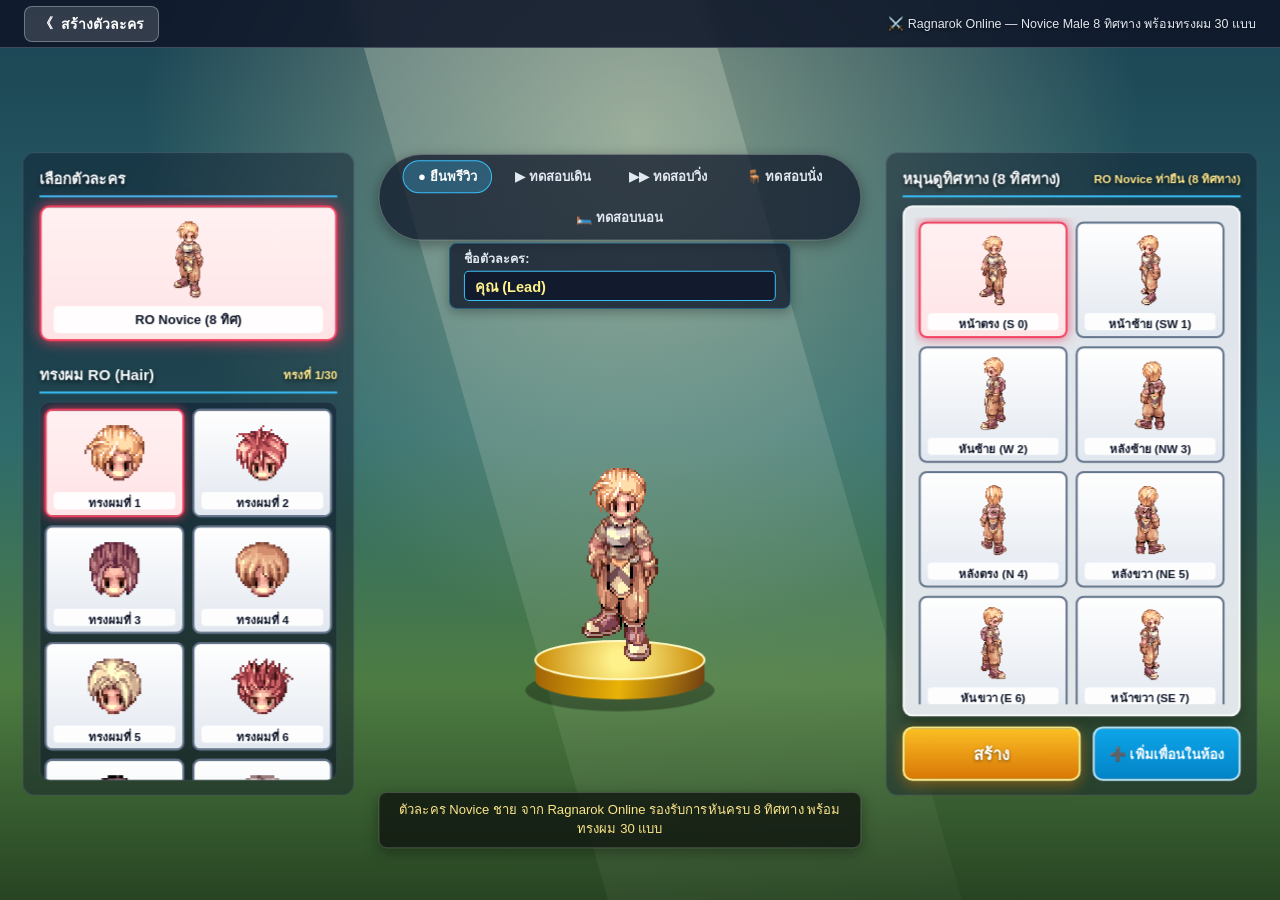
==== commit 29d51198: "sleep" ====
--- a/index.html
+++ b/index.html
@@ -66,6 +66,8 @@
             <button class="preview-ctrl-btn active" data-pose="idle">● ยืนพรีวิว</button>
             <button class="preview-ctrl-btn" data-pose="walk">▶ ทดสอบเดิน</button>
             <button class="preview-ctrl-btn" data-pose="run">▶▶ ทดสอบวิ่ง</button>
+            <button class="preview-ctrl-btn" data-pose="sit">🪑 ทดสอบนั่ง</button>
+            <button class="preview-ctrl-btn" data-pose="sleep">🛏️ ทดสอบนอน</button>
           </div>
 
           <div class="name-input-box">
